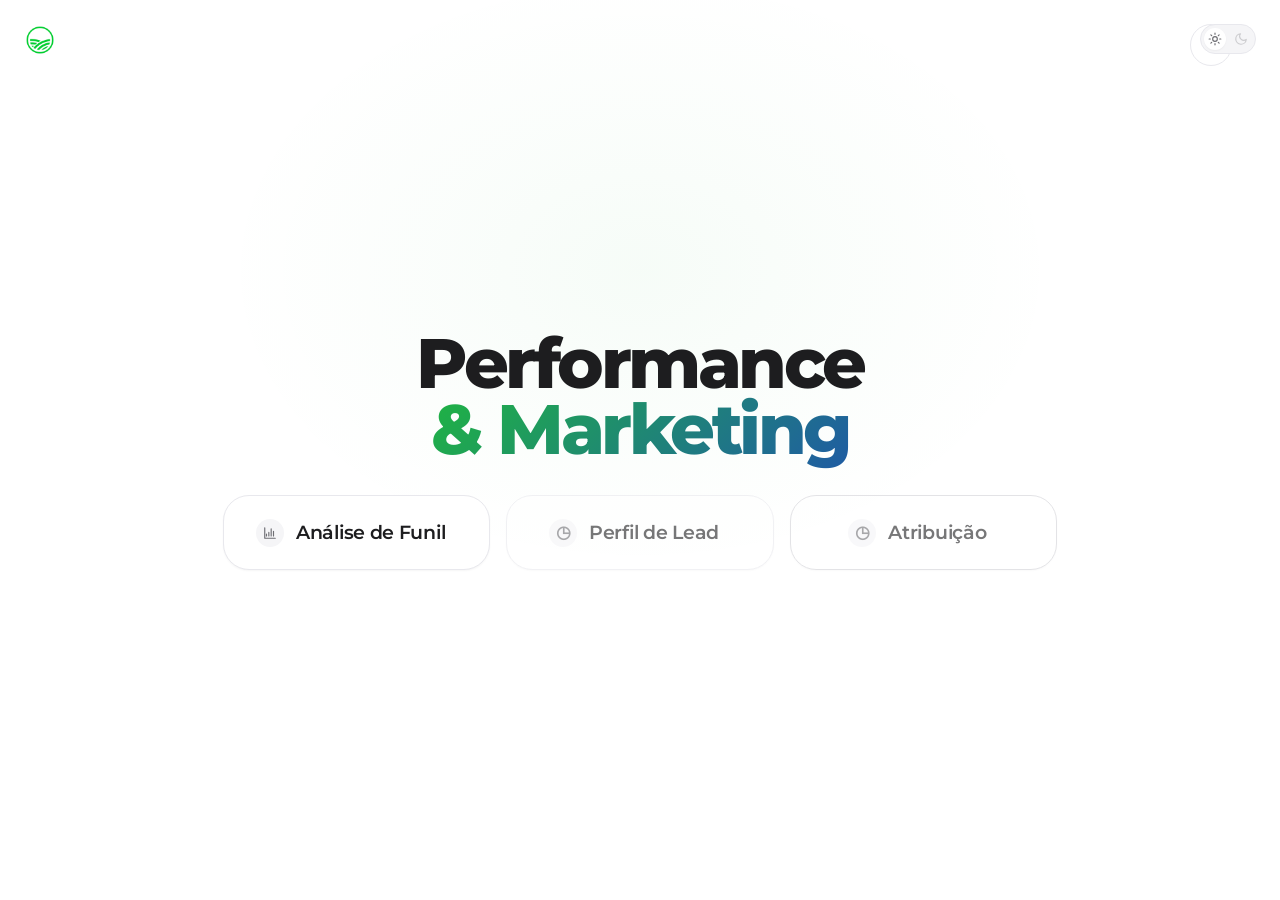
==== hub/area-mkt.html @ 113a397a "feat: setup inicial HUB Inteligencia + fluxo 1-click - Pipeline pandas processa 4 bases (Atividades," ====
<!doctype html>
<html lang="pt-BR">
<head>
  <meta charset="utf-8" />
  <meta name="viewport" content="width=device-width, initial-scale=1" />
  <title>Performance &amp; MKT · Agroadvance</title>
  <link rel="stylesheet" href="assets/css/theme.css" />
</head>
<body>

<main class="area-page">

  <a class="home-mark brand-logo" href="index.html" aria-label="Agroadvance">
    <img src="assets/img/LogoAgro.png" alt="Agroadvance" class="brand-logo-img" />
  </a>

  <a class="area-back" href="index.html" aria-label="Voltar">
    <svg width="18" height="18" viewBox="0 0 24 24" fill="none" stroke="currentColor" stroke-width="2" stroke-linecap="round" stroke-linejoin="round"><path d="M19 12H5M12 19l-7-7 7-7"/></svg>
  </a>

  <div class="home-toggle">
    <button class="theme-toggle" id="themeToggle" aria-label="Alternar tema">
      <svg class="tt-sun" viewBox="0 0 24 24" fill="none" stroke="currentColor" stroke-width="2" stroke-linecap="round" stroke-linejoin="round"><circle cx="12" cy="12" r="4"/><path d="M12 2v2M12 20v2M4.93 4.93l1.41 1.41M17.66 17.66l1.41 1.41M2 12h2M20 12h2M4.93 19.07l1.41-1.41M17.66 6.34l1.41-1.41"/></svg>
      <svg class="tt-moon" viewBox="0 0 24 24" fill="none" stroke="currentColor" stroke-width="2" stroke-linecap="round" stroke-linejoin="round" class="hidden"><path d="M21 12.79A9 9 0 1 1 11.21 3 7 7 0 0 0 21 12.79z"/></svg>
    </button>
  </div>

  <div class="area-inner">

    <h1 class="area-title">Performance<br/><em>&amp; Marketing</em></h1>

    <div class="paineis-grid-clean">

      <a class="btn-liquid btn-clean brand fade-up" style="animation-delay: 60ms;" href="performance-mkt.html">
        <span class="btn-icon">
          <svg width="14" height="14" viewBox="0 0 24 24" fill="none" stroke="currentColor" stroke-width="2" stroke-linecap="round" stroke-linejoin="round"><path d="M3 3v18h18"/><path d="M18 17V9M14 17V5M10 17v-6M6 17v-3"/></svg>
        </span>
        <span class="btn-label-center">Análise de Funil</span>
        <span class="btn-arrow">
          <svg width="16" height="16" viewBox="0 0 24 24" fill="none" stroke="currentColor" stroke-width="2.5" stroke-linecap="round" stroke-linejoin="round"><path d="M5 12h14M13 5l7 7-7 7"/></svg>
        </span>
      </a>

      <a class="btn-liquid btn-clean accent locked fade-up" style="animation-delay: 140ms;" href="#" onclick="return false;">
        <span class="btn-icon"></span>
        <span class="btn-label-center">Perfil de Lead</span>
        <span class="btn-arrow">
          <svg width="16" height="16" viewBox="0 0 24 24" fill="none" stroke="currentColor" stroke-width="2.5" stroke-linecap="round" stroke-linejoin="round"><path d="M5 12h14M13 5l7 7-7 7"/></svg>
        </span>
      </a>

      <a class="btn-liquid btn-clean locked fade-up" style="animation-delay: 220ms;" href="#" onclick="return false;">
        <span class="btn-icon"></span>
        <span class="btn-label-center">Atribuição</span>
        <span class="btn-arrow">
          <svg width="16" height="16" viewBox="0 0 24 24" fill="none" stroke="currentColor" stroke-width="2.5" stroke-linecap="round" stroke-linejoin="round"><path d="M5 12h14M13 5l7 7-7 7"/></svg>
        </span>
      </a>

    </div>
  </div>

</main>

<script>
  (function() {
    const saved = localStorage.getItem('hub-theme') || 'light';
    document.documentElement.dataset.theme = saved;
    document.getElementById('themeToggle').addEventListener('click', () => {
      const next = document.documentElement.dataset.theme === 'dark' ? 'light' : 'dark';
      document.documentElement.dataset.theme = next;
      localStorage.setItem('hub-theme', next);
    });
  })();
</script>

</body>
</html>
---- hub/assets/css/theme.css ----
/* ============================================================
   HUB AGROADVANCE — Design System "ATLAS · APPLE-CLEAN"
   Montserrat · ultra-minimalista · liquid buttons · light/dark
   ============================================================ */

@import url('https://fonts.googleapis.com/css2?family=Montserrat:wght@300;400;500;600;700;800;900&family=JetBrains+Mono:wght@400;500;600&display=swap');

:root {
  /* ============= BRAND (paleta oficial Agroadvance) ============= */
  --brand-50:  #f1fbf4;
  --brand-100: #d8f4dd;
  --brand-300: #5edc7e;
  --brand-500: #1fb541;
  --brand-600: #18a039;
  --brand-700: #137f2e;
  --brand-900: #0a4519;

  --accent-100: #e0eafa;
  --accent-300: #6ca1df;
  --accent-500: #1f5ba4;
  --accent-700: #143a6b;
  --accent-900: #0b2138;
  --accent-950: #07172a;

  /* ============= NEUTROS Apple-clean ============= */
  --gray-50:  #fafafa;
  --gray-100: #f5f5f7;     /* Apple gray */
  --gray-200: #e8e8ed;
  --gray-300: #d2d2d7;
  --gray-400: #a1a1a6;
  --gray-500: #6e6e73;
  --gray-700: #424245;
  --gray-800: #1d1d1f;     /* Apple black */
  --gray-900: #000000;

  /* ============= Semântica ============= */
  --positive: #1fb541;
  --positive-soft: #f1fbf4;
  --negative: #d70015;
  --negative-soft: #fff2f2;
  --warn:     #b35309;
  --warn-soft: #fdf5e8;

  /* ============= TIPOGRAFIA ============= */
  --font-display: 'Montserrat', -apple-system, BlinkMacSystemFont, sans-serif;
  --font-body:    'Montserrat', -apple-system, BlinkMacSystemFont, sans-serif;
  --font-mono:    'JetBrains Mono', 'SF Mono', Menlo, monospace;

  --size-hero:    clamp(3.2rem, 8vw, 7rem);
  --size-display: clamp(1.9rem, 3.6vw, 2.8rem);
  --size-h1: 1.6rem;
  --size-h2: 1.18rem;
  --size-body: 0.95rem;
  --size-small: 0.86rem;
  --size-micro: 0.78rem;

  /* ============= ESPAÇOS ============= */
  --space-1: 4px;
  --space-2: 8px;
  --space-3: 12px;
  --space-4: 16px;
  --space-5: 24px;
  --space-6: 32px;
  --space-7: 48px;
  --space-8: 64px;
  --space-9: 96px;

  /* ============= RAIO ============= */
  --radius-sm: 6px;
  --radius:    10px;
  --radius-lg: 18px;
  --radius-xl: 26px;
  --radius-pill: 999px;

  /* ============= SOMBRAS (Apple-like) ============= */
  --shadow-nano:  0 1px 2px rgba(0, 0, 0, 0.04);
  --shadow-soft:  0 4px 16px rgba(0, 0, 0, 0.05);
  --shadow-lift:  0 20px 50px rgba(0, 0, 0, 0.08);
  --shadow-glow:  0 0 0 4px rgba(31, 181, 65, 0.15);

  /* ============= MOTION ============= */
  --ease-apple: cubic-bezier(0.32, 0.72, 0, 1);
  --ease-liquid: cubic-bezier(0.65, 0, 0.35, 1);
  --t-fast:    160ms;
  --t-base:    320ms;
  --t-slow:    560ms;

  /* ============= CONTEXTO (light) ============= */
  --bg:       #ffffff;
  --bg-soft:  var(--gray-50);
  --surface:  #ffffff;
  --surface-2: var(--gray-100);
  --surface-elev: #ffffff;
  --border:   var(--gray-200);
  --border-strong: var(--gray-300);
  --text:     var(--gray-800);
  --text-muted: var(--gray-500);
  --text-soft: var(--gray-400);

  /* Gráficos */
  --chart-1: #1fb541;
  --chart-2: #1f5ba4;
  --chart-3: #b35309;
  --chart-4: #0a4519;
  --chart-5: #6ca1df;
  --chart-grid: rgba(0, 0, 0, 0.05);

  --sidebar-w: 88px;
}

:root[data-theme="dark"] {
  --bg:       #000000;
  --bg-soft:  #0a0a0c;
  --surface:  #111114;
  --surface-2: #1a1a1f;
  --surface-elev: #1f1f24;
  --border:   #2a2a30;
  --border-strong: #3a3a40;
  --text:     #f5f5f7;
  --text-muted: #a1a1a6;
  --text-soft: #6e6e73;

  --gray-100: #1a1a1f;
  --gray-200: #2a2a30;

  --chart-grid: rgba(255, 255, 255, 0.05);
  --positive-soft: rgba(31, 181, 65, 0.12);
  --negative-soft: rgba(215, 0, 21, 0.14);
  --warn-soft: rgba(179, 83, 9, 0.14);

  --shadow-nano:  0 1px 2px rgba(0,0,0,0.4);
  --shadow-soft:  0 4px 16px rgba(0,0,0,0.5);
  --shadow-lift:  0 20px 50px rgba(0,0,0,0.7);
}

/* ============================================================ */
*, *::before, *::after { box-sizing: border-box; }
html, body { margin: 0; padding: 0; }
html {
  /* Base aumentada (16px → 18.5px) — escala +15.6% em tudo que usa rem */
  font-size: 18.5px;
}
body {
  font-family: var(--font-body);
  font-size: var(--size-body);
  background: var(--bg);
  color: var(--text);
  -webkit-font-smoothing: antialiased;
  -moz-osx-font-smoothing: grayscale;
  min-height: 100vh;
  line-height: 1.5;
  letter-spacing: -0.01em;
}
a { color: inherit; text-decoration: none; }
button { font: inherit; cursor: pointer; }
h1, h2, h3, h4 { margin: 0; font-weight: 700; line-height: 1.05; letter-spacing: -0.035em; }

@media (prefers-reduced-motion: reduce) {
  *, *::before, *::after { animation-duration: 0.01ms !important; transition-duration: 0.01ms !important; }
}

::selection { background: var(--brand-500); color: white; }

/* ============================================================
   TIPOGRAFIA — Utilitárias
   ============================================================ */
.t-hero {
  font-family: var(--font-display);
  font-size: var(--size-hero);
  font-weight: 800;
  letter-spacing: -0.06em;
  line-height: 0.88;
}
.t-display {
  font-family: var(--font-display);
  font-size: var(--size-display);
  font-weight: 700;
  letter-spacing: -0.035em;
  line-height: 1.05;
}
.t-mono { font-family: var(--font-mono); font-feature-settings: "tnum", "zero"; }
.t-num { font-family: var(--font-mono); font-variant-numeric: tabular-nums; font-feature-settings: "tnum"; letter-spacing: -0.01em; }
.t-kicker {
  font-family: var(--font-display);
  font-size: var(--size-micro);
  font-weight: 600;
  text-transform: uppercase;
  letter-spacing: 0.18em;
  color: var(--text-muted);
}

/* ============================================================
   HOME — Apple-clean ultra-minimalista
   ============================================================ */
.home {
  min-height: 100vh;
  display: grid;
  place-items: center;
  position: relative;
  overflow: hidden;
  padding: var(--space-7) var(--space-5);
  background: var(--bg);
}
.home::before {
  /* gradient ambient sutil — quase impercepível */
  content: '';
  position: absolute; inset: 0;
  background:
    radial-gradient(ellipse 800px 600px at 20% 20%, rgba(31, 181, 65, 0.05), transparent 60%),
    radial-gradient(ellipse 600px 800px at 80% 80%, rgba(31, 91, 164, 0.05), transparent 60%);
  pointer-events: none;
}
:root[data-theme="dark"] .home::before {
  background:
    radial-gradient(ellipse 800px 600px at 20% 20%, rgba(31, 181, 65, 0.08), transparent 60%),
    radial-gradient(ellipse 600px 800px at 80% 80%, rgba(31, 91, 164, 0.08), transparent 60%);
}

.home-toggle {
  position: absolute; top: var(--space-5); right: var(--space-5);
  z-index: 10;
}

.home-mark {
  position: absolute; top: var(--space-5); left: var(--space-5);
  display: flex; align-items: center; gap: 10px;
  font-family: var(--font-display); font-weight: 600;
  font-size: 0.95rem;
  letter-spacing: -0.01em;
  color: var(--text);
  z-index: 10;
  text-decoration: none;
  transition: opacity var(--t-base) var(--ease-apple);
}
.home-mark:hover { opacity: 0.7; }

/* Logo Agroadvance — PNG real (LogoAgro.png) */
.brand-logo-img {
  height: 32px;
  width: auto;
  display: block;
  object-fit: contain;
}
@media (max-width: 640px) { .brand-logo-img { height: 26px; } }
:root[data-theme="dark"] .brand-logo-img {
  filter: brightness(0) invert(1);   /* logo escuro vira claro no dark mode */
}

.home-inner {
  text-align: center;
  position: relative; z-index: 1;
  max-width: 720px;
  display: flex; flex-direction: column;
  align-items: center;
  gap: var(--space-7);
}
.home-inner-clean {
  gap: var(--space-6);
  margin-top: -8vh;          /* sobe levemente para não ficar com espaço vazio em cima */
}
@media (max-height: 700px) {
  .home-inner-clean { margin-top: 0; }
}

.home-eyebrow {
  font-family: var(--font-display);
  font-size: 0.78rem;
  font-weight: 600;
  text-transform: uppercase;
  letter-spacing: 0.22em;
  color: var(--text-muted);
  display: inline-flex; align-items: center; gap: var(--space-2);
}
.home-eyebrow::before, .home-eyebrow::after {
  content: ''; width: 24px; height: 1px; background: var(--border-strong);
}

.home-title {
  font-family: var(--font-display);
  font-size: var(--size-hero);
  font-weight: 800;
  letter-spacing: -0.06em;
  line-height: 0.88;
  color: var(--text);
}
.home-title em {
  font-style: normal;
  font-weight: 800;
  background: linear-gradient(135deg, var(--brand-500) 0%, var(--accent-500) 100%);
  -webkit-background-clip: text; background-clip: text;
  color: transparent;
}

.home-actions {
  display: flex; gap: var(--space-4);
  flex-wrap: wrap;
  justify-content: center;
}
@media (max-width: 640px) {
  .home-actions { flex-direction: column; width: 100%; max-width: 360px; }
}

.home-foot {
  position: absolute;
  bottom: var(--space-5); left: 0; right: 0;
  text-align: center;
  font-family: var(--font-display);
  font-size: 0.72rem;
  font-weight: 500;
  letter-spacing: 0.14em;
  text-transform: uppercase;
  color: var(--text-soft);
  z-index: 5;
}
.home-foot .pulse {
  display: inline-block; width: 6px; height: 6px;
  border-radius: 50%; background: var(--brand-500);
  margin-right: 6px;
  animation: pulse-soft 2.4s ease-in-out infinite;
}
@keyframes pulse-soft {
  0%, 100% { opacity: 0.6; transform: scale(1); }
  50% { opacity: 1; transform: scale(1.4); }
}

/* ============================================================
   BOTÕES LIQUID — premium Apple-clean
   ============================================================ */
.btn-liquid {
  --btn-bg: var(--surface);
  --btn-fg: var(--text);
  --btn-fill: var(--gray-800);
  --btn-fill-fg: white;
  --btn-border: var(--border-strong);

  position: relative;
  display: inline-flex;
  align-items: center; justify-content: center;
  gap: var(--space-3);
  padding: 22px 36px;
  min-width: 240px;
  background: var(--btn-bg);
  color: var(--btn-fg);
  border: 1px solid var(--btn-border);
  border-radius: var(--radius-xl);
  font-family: var(--font-display);
  font-weight: 600;
  font-size: 1.05rem;
  letter-spacing: -0.015em;
  overflow: hidden;
  cursor: pointer;
  transition: color var(--t-base) var(--ease-apple),
              border-color var(--t-base) var(--ease-apple),
              transform var(--t-base) var(--ease-apple),
              box-shadow var(--t-base) var(--ease-apple);
  box-shadow: var(--shadow-nano);
}
.btn-liquid::before {
  content: '';
  position: absolute;
  bottom: 0; left: 0;
  width: 100%; height: 0;
  background: var(--btn-fill);
  z-index: 0;
  transition: height var(--t-slow) var(--ease-liquid);
  border-radius: var(--radius-xl) var(--radius-xl) 0 0;
}
.btn-liquid > * { position: relative; z-index: 1; }
.btn-liquid:hover {
  color: var(--btn-fill-fg);
  border-color: var(--btn-fill);
  transform: translateY(-2px);
  box-shadow: var(--shadow-lift);
}
.btn-liquid:hover::before { height: 110%; }
.btn-liquid:active { transform: translateY(0); transition-duration: 100ms; }
.btn-liquid:focus-visible { outline: 0; box-shadow: 0 0 0 4px rgba(31, 181, 65, 0.25); }

.btn-liquid .btn-icon {
  display: inline-grid; place-items: center;
  width: 28px; height: 28px;
  border-radius: 50%;
  background: var(--surface-2);
  color: var(--text-muted);
  flex-shrink: 0;
  transition: background var(--t-base) var(--ease-apple),
              color var(--t-base) var(--ease-apple);
}
.btn-liquid:hover .btn-icon {
  background: rgba(255,255,255,0.15);
  color: var(--btn-fill-fg);
}

.btn-liquid .btn-label { display: inline-flex; flex-direction: column; align-items: flex-start; }
.btn-liquid .btn-label small {
  font-size: 0.62rem;
  font-weight: 600;
  letter-spacing: 0.18em;
  text-transform: uppercase;
  color: var(--text-muted);
  margin-bottom: 2px;
  transition: color var(--t-base) var(--ease-apple);
}
.btn-liquid:hover .btn-label small { color: rgba(255,255,255,0.7); }

/* Botão limpo: texto centralizado em uma linha só (sem kicker "ÁREA 01") */
.btn-liquid.btn-clean {
  justify-content: center;
  padding: 22px 32px;
  white-space: nowrap;            /* impede quebra do conteúdo no hover */
}
.btn-liquid.btn-clean .btn-icon { order: 0; flex-shrink: 0; }
.btn-liquid.btn-clean .btn-label-center {
  font-family: var(--font-display);
  font-weight: 600;
  font-size: 1.05rem;
  letter-spacing: -0.015em;
  color: inherit;
  text-align: center;
  order: 1;
  white-space: nowrap;            /* nunca quebra em duas linhas */
  flex-shrink: 0;
}
.btn-liquid.btn-clean .btn-arrow { order: 2; flex-shrink: 0; }

.btn-liquid .btn-arrow {
  display: inline-flex;
  align-items: center; justify-content: flex-end;
  width: 0; opacity: 0;
  margin-left: 0;
  transition: width var(--t-base) var(--ease-apple),
              opacity var(--t-base) var(--ease-apple),
              margin-left var(--t-base) var(--ease-apple);
  overflow: hidden;
}
.btn-liquid:hover .btn-arrow {
  width: 22px; opacity: 1; margin-left: var(--space-2);
}

/* Variantes */
.btn-liquid.brand { --btn-fill: var(--brand-600); --btn-border: var(--border); }
.btn-liquid.brand:hover { border-color: var(--brand-600); }
.btn-liquid.accent { --btn-fill: var(--accent-500); --btn-border: var(--border); }
.btn-liquid.accent:hover { border-color: var(--accent-500); }
.btn-liquid.dark { --btn-fill: var(--gray-800); }
:root[data-theme="dark"] .btn-liquid.dark { --btn-fill: var(--gray-100); --btn-fill-fg: var(--gray-900); }

.btn-liquid.locked {
  cursor: not-allowed; opacity: 0.6;
  pointer-events: none;
}
.btn-liquid.locked .btn-icon::after {
  content: '◷';
  font-size: 0.9rem;
}

/* ============================================================
   TOGGLE TEMA — switch elegante
   ============================================================ */
.theme-toggle {
  width: 56px; height: 30px;
  background: var(--surface-2);
  border: 1px solid var(--border);
  border-radius: var(--radius-pill);
  position: relative;
  cursor: pointer;
  transition: background var(--t-base) var(--ease-apple),
              border-color var(--t-base) var(--ease-apple);
  padding: 0;
}
.theme-toggle::before {
  content: '';
  position: absolute;
  top: 3px; left: 3px;
  width: 22px; height: 22px;
  border-radius: 50%;
  background: var(--surface);
  box-shadow: var(--shadow-nano);
  transition: transform var(--t-base) var(--ease-apple),
              background var(--t-base) var(--ease-apple);
}
:root[data-theme="dark"] .theme-toggle::before { transform: translateX(26px); }
.theme-toggle svg {
  position: absolute;
  top: 50%; transform: translateY(-50%);
  width: 14px; height: 14px;
  color: var(--text-muted);
  transition: opacity var(--t-base);
}
.theme-toggle .tt-sun { left: 7px; opacity: 1; }
.theme-toggle .tt-moon { right: 7px; opacity: 0.3; }
:root[data-theme="dark"] .theme-toggle .tt-sun { opacity: 0.3; }
:root[data-theme="dark"] .theme-toggle .tt-moon { opacity: 1; }
.theme-toggle:hover { border-color: var(--border-strong); }
.theme-toggle:focus-visible { outline: 0; box-shadow: 0 0 0 4px rgba(31, 181, 65, 0.25); }

/* ============================================================
   ÁREA — Lista de painéis
   ============================================================ */
.area-page {
  min-height: 100vh;
  display: grid; place-items: center;
  position: relative;
  padding: var(--space-7) var(--space-5);
  background: var(--bg);
  overflow: hidden;
}
.area-page::before {
  content: '';
  position: absolute; inset: 0;
  background: radial-gradient(ellipse 700px 500px at 50% 30%, rgba(31, 181, 65, 0.04), transparent 60%);
  pointer-events: none;
}
:root[data-theme="dark"] .area-page::before {
  background: radial-gradient(ellipse 700px 500px at 50% 30%, rgba(31, 181, 65, 0.07), transparent 60%);
}

.area-inner {
  position: relative; z-index: 1;
  text-align: center;
  max-width: 880px;
  display: flex; flex-direction: column;
  align-items: center;
  gap: var(--space-6);
}

.area-back {
  position: absolute;
  top: var(--space-5); right: var(--space-7);
  width: 42px; height: 42px;
  display: grid; place-items: center;
  border-radius: 50%;
  background: var(--surface);
  border: 1px solid var(--border);
  color: var(--text-muted);
  transition: all var(--t-base) var(--ease-apple);
  z-index: 10;
}
.area-back:hover {
  color: var(--text);
  border-color: var(--border-strong);
  transform: translateX(-3px);
}

.area-eyebrow {
  font-family: var(--font-display);
  font-size: 0.74rem;
  font-weight: 600;
  text-transform: uppercase;
  letter-spacing: 0.22em;
  color: var(--text-muted);
}

.area-title {
  font-family: var(--font-display);
  font-size: clamp(2.5rem, 5.5vw, 4.2rem);
  font-weight: 800;
  letter-spacing: -0.05em;
  line-height: 0.95;
}
.area-title em {
  font-style: normal;
  background: linear-gradient(135deg, var(--brand-500), var(--accent-500));
  -webkit-background-clip: text; background-clip: text; color: transparent;
}

.paineis-grid-clean {
  display: grid;
  grid-template-columns: repeat(auto-fit, minmax(220px, 1fr));
  gap: var(--space-4);
  width: 100%; max-width: 880px;
}
/* Viewport médio: 2 colunas pra evitar 3×260 estourando ~800px */
@media (max-width: 900px) {
  .paineis-grid-clean { grid-template-columns: repeat(auto-fit, minmax(200px, 1fr)); }
}
@media (max-width: 560px) {
  .paineis-grid-clean { grid-template-columns: 1fr; }
}

/* ============================================================
   APP LAYOUT (painel)
   ============================================================ */
.app-layout { min-height: 100vh; display: flex; }

.sidebar {
  width: var(--sidebar-w);
  flex-shrink: 0;
  background: var(--surface);
  border-right: 1px solid var(--border);
  display: flex; flex-direction: column;
  align-items: center;
  padding: var(--space-5) 0;
  gap: var(--space-2);
  position: sticky; top: 0; height: 100vh;
}
.sb-brand {
  width: 56px; height: 56px;
  display: grid; place-items: center;
  margin-bottom: var(--space-5);
  border-radius: 12px;
  position: relative;
  cursor: pointer;
  transition: transform var(--t-base) var(--ease-apple), background var(--t-base);
  overflow: hidden;
  padding: 6px;
}
.sb-brand:hover {
  transform: scale(1.06);
  background: var(--surface-2);
}
/* Sidebar — logo Agroadvance (substitui o círculo antigo). Clicando volta ao HUB. */
.sb-brand-img {
  width: 100%; height: auto;
  max-height: 100%;
  object-fit: contain;
  display: block;
}
:root[data-theme="dark"] .sb-brand-img { filter: brightness(0) invert(1); }

.sb-btn {
  width: 44px; height: 44px;
  border-radius: var(--radius);
  border: 0; background: transparent;
  color: var(--text-muted);
  display: grid; place-items: center;
  cursor: pointer; position: relative;
  transition: all var(--t-fast) var(--ease-apple);
}
.sb-btn:hover { background: var(--surface-2); color: var(--text); }
.sb-btn.active { background: var(--text); color: var(--bg); }

.sb-tooltip {
  position: absolute; left: calc(100% + 12px); top: 50%;
  transform: translateY(-50%) translateX(-4px);
  background: var(--text); color: var(--bg);
  font-family: var(--font-display); font-size: 0.7rem;
  font-weight: 600; letter-spacing: 0.04em;
  padding: 5px 10px; border-radius: 6px;
  white-space: nowrap; pointer-events: none;
  opacity: 0; transition: all var(--t-base) var(--ease-apple);
  z-index: 100;
}
.sb-btn:hover .sb-tooltip { opacity: 1; transform: translateY(-50%) translateX(0); }
.sb-spacer { flex: 1; }

.app-main {
  flex: 1; min-width: 0;
  padding: var(--space-6) var(--space-6) var(--space-8);
}
@media (max-width: 720px) {
  .sidebar { width: 60px; }
  .app-main { padding: var(--space-4); }
}

/* ============================================================
   APP HEADER
   ============================================================ */
.app-top {
  display: grid;
  grid-template-columns: 1fr auto;
  gap: var(--space-5);
  align-items: end;
  padding-bottom: var(--space-5);
  border-bottom: 1px solid var(--border);
  margin-bottom: var(--space-6);
}
.app-top-left {
  display: flex;
  align-items: center;
  gap: var(--space-5);
  min-width: 0;
}
.app-logo {
  display: flex;
  align-items: center;
  justify-content: center;
  padding: 8px 14px;
  border-right: 1px solid var(--border);
  padding-right: var(--space-5);
  transition: opacity var(--t-base) var(--ease-apple);
  flex-shrink: 0;
}
.app-logo:hover { opacity: 0.65; }
.app-logo img {
  height: 32px;
  width: auto;
  display: block;
  object-fit: contain;
}
:root[data-theme="dark"] .app-logo img { filter: brightness(0) invert(1); }
@media (max-width: 720px) {
  .app-top-left { gap: var(--space-3); }
  .app-logo { padding: 4px 12px 4px 0; }
  .app-logo img { height: 26px; }
}
.app-top h1 {
  font-family: var(--font-display);
  font-size: clamp(1.7rem, 3vw, 2.2rem);
  font-weight: 700;
  letter-spacing: -0.035em;
  margin-top: 4px;
}
.app-top .crumb-line {
  display: flex; align-items: center; gap: var(--space-2);
  font-family: var(--font-display);
  font-size: 0.7rem;
  font-weight: 600;
  letter-spacing: 0.16em;
  text-transform: uppercase;
  color: var(--text-soft);
}
.app-top .crumb-sep { color: var(--text-soft); opacity: 0.5; }
.app-top .crumb-active { color: var(--text-muted); }

.app-edition {
  text-align: right;
  font-family: var(--font-display);
  font-size: 0.72rem;
  font-weight: 500;
  letter-spacing: 0.12em;
  text-transform: uppercase;
  color: var(--text-muted);
}
.ed-pulse {
  display: inline-block; width: 6px; height: 6px;
  border-radius: 50%; background: var(--brand-500);
  margin-right: 6px;
  animation: pulse-soft 2.4s ease-in-out infinite;
}

/* ============================================================
   TABS TOPO / FUNDO — centralizados, grandes, destaque verde
   ============================================================ */
.tabs-funnel {
  display: flex; justify-content: center; gap: var(--space-3);
  margin: var(--space-5) auto var(--space-6);
  flex-wrap: wrap;
}
.tab-funnel {
  position: relative;
  isolation: isolate;       /* cria contexto de empilhamento isolado */
  min-width: 180px;
  padding: 16px 36px;
  border: 1.5px solid var(--border);
  border-radius: var(--radius-pill);
  background: transparent;
  font-family: var(--font-display);
  font-weight: 700;
  font-size: 1rem;
  letter-spacing: 0.04em;
  text-transform: uppercase;
  color: var(--text-muted);
  cursor: pointer;
  overflow: hidden;
  transition: color var(--t-base) var(--ease-apple),
              border-color var(--t-base) var(--ease-apple),
              transform var(--t-base) var(--ease-apple);
}
.tab-funnel::before {
  content: '';
  position: absolute; inset: 0;
  background: linear-gradient(135deg, var(--brand-500), var(--brand-700));
  border-radius: var(--radius-pill);
  z-index: -1;              /* fica ATRÁS do texto */
  opacity: 0;
  transform: scale(0.92);
  transition: opacity var(--t-base) var(--ease-apple),
              transform var(--t-base) var(--ease-apple);
}
.tab-funnel:hover {
  color: var(--text);
  border-color: var(--brand-500);
}
.tab-funnel:hover::before { opacity: 0.10; transform: scale(1); }
.tab-funnel.active {
  color: white;
  border-color: var(--brand-600);
  box-shadow: 0 8px 22px rgba(31, 181, 65, 0.28);
}
.tab-funnel.active::before { opacity: 1; transform: scale(1); }
.tab-funnel:focus-visible { outline: 0; box-shadow: 0 0 0 4px rgba(31, 181, 65, 0.25); }

/* ============================================================
   FILTROS
   ============================================================ */
.filter-bar {
  display: flex; flex-wrap: wrap;
  align-items: center; gap: var(--space-3);
  padding: var(--space-3) var(--space-4);
  background: var(--surface-2);
  border-radius: var(--radius);
  margin-bottom: var(--space-5);
}
.filter-bar .fb-label {
  font-family: var(--font-display);
  font-size: 0.7rem;
  font-weight: 700;
  letter-spacing: 0.18em;
  text-transform: uppercase;
  color: var(--text-muted);
  margin-right: 6px;
}
.filter-bar select {
  font-family: var(--font-mono);
  font-size: 0.82rem;
  font-weight: 500;
  background: var(--surface);
  border: 1px solid var(--border);
  border-radius: var(--radius-sm);
  padding: 6px 28px 6px 10px;
  color: var(--text);
  cursor: pointer; outline: none;
  appearance: none;
  background-image: url("data:image/svg+xml;charset=utf-8,%3Csvg xmlns='http://www.w3.org/2000/svg' width='12' height='12' viewBox='0 0 24 24' fill='none' stroke='%236e6e73' stroke-width='2.5' stroke-linecap='round' stroke-linejoin='round'%3E%3Cpolyline points='6 9 12 15 18 9'/%3E%3C/svg%3E");
  background-repeat: no-repeat; background-position: right 8px center;
  transition: border-color var(--t-base);
}
.filter-bar select:hover { border-color: var(--border-strong); }

.preset {
  font-family: var(--font-display);
  font-size: 0.72rem;
  font-weight: 600;
  letter-spacing: 0.1em;
  text-transform: uppercase;
  background: var(--surface);
  border: 1px solid var(--border);
  border-radius: var(--radius-sm);
  padding: 6px 12px;
  color: var(--text-muted);
  transition: all var(--t-base) var(--ease-apple);
}
.preset:hover { color: var(--text); border-color: var(--border-strong); }
.preset.active { background: var(--text); color: var(--bg); border-color: var(--text); }

.btn-clear {
  margin-left: auto;
  background: transparent;
  border: 1px solid var(--border);
  border-radius: var(--radius-sm);
  padding: 6px 12px;
  font-family: var(--font-display);
  font-size: 0.72rem;
  font-weight: 600;
  letter-spacing: 0.1em;
  text-transform: uppercase;
  color: var(--text-muted);
  display: inline-flex; align-items: center; gap: 6px;
  transition: all var(--t-base) var(--ease-apple);
}
.btn-clear:hover { color: var(--negative); border-color: var(--negative); }

/* ============================================================
   FILTRO TIPO DE CURSO — centralizado, segmentado
   ============================================================ */
.filter-type {
  display: flex; justify-content: center; align-items: center;
  gap: var(--space-3);
  margin: 0 auto var(--space-5);
  padding: var(--space-2) var(--space-3);
  max-width: 700px;
}
.filter-type .ft-label {
  font-family: var(--font-display);
  font-size: 0.7rem;
  font-weight: 700;
  letter-spacing: 0.18em;
  text-transform: uppercase;
  color: var(--text-muted);
}
.filter-type .ft-buttons {
  display: inline-flex;
  background: var(--surface-2);
  border: 1px solid var(--border);
  border-radius: var(--radius-pill);
  padding: 4px;
}
.filter-type .ft-btn {
  position: relative; isolation: isolate;
  font-family: var(--font-display);
  font-size: 0.82rem;
  font-weight: 600;
  letter-spacing: -0.005em;
  padding: 8px 18px;
  border: 0; background: transparent;
  color: var(--text-muted);
  border-radius: var(--radius-pill);
  cursor: pointer;
  overflow: hidden;
  transition: color var(--t-base) var(--ease-apple);
}
.filter-type .ft-btn::before {
  content: '';
  position: absolute; inset: 0;
  background: linear-gradient(135deg, var(--brand-500), var(--brand-700));
  border-radius: var(--radius-pill);
  z-index: -1;
  opacity: 0;
  transform: scale(0.92);
  transition: opacity var(--t-base) var(--ease-apple), transform var(--t-base) var(--ease-apple);
}
.filter-type .ft-btn:hover { color: var(--text); }
.filter-type .ft-btn.active {
  color: white;
  box-shadow: 0 4px 14px rgba(31, 181, 65, 0.25);
}
.filter-type .ft-btn.active::before { opacity: 1; transform: scale(1); }
.filter-type .ft-btn:focus-visible { outline: 0; box-shadow: 0 0 0 4px rgba(31, 181, 65, 0.2); }
@media (max-width: 560px) {
  .filter-type { flex-direction: column; gap: var(--space-2); }
}

/* ============================================================
   BANNERS
   ============================================================ */
.warn-banner {
  display: flex; align-items: center; gap: var(--space-3);
  padding: var(--space-3) var(--space-4);
  background: var(--warn-soft);
  border: 1px solid color-mix(in srgb, var(--warn) 30%, transparent);
  border-left: 3px solid var(--warn);
  border-radius: var(--radius);
  margin-bottom: var(--space-3);
  font-size: 0.86rem;
  font-weight: 500;
}
.warn-banner strong { color: var(--warn); font-weight: 700; margin-right: 4px; }

.selection-banner {
  display: flex; align-items: center; gap: var(--space-3);
  padding: var(--space-3) var(--space-4);
  background: var(--surface);
  border: 1px solid var(--border);
  border-left: 3px solid var(--brand-500);
  border-radius: var(--radius);
  margin-bottom: var(--space-4);
  font-size: 0.88rem;
  font-weight: 500;
  min-width: 0;                /* permite encolher dentro do main */
}
.selection-banner .sb-tag {
  font-family: var(--font-display);
  font-size: 0.68rem;
  font-weight: 700;
  letter-spacing: 0.16em;
  text-transform: uppercase;
  color: var(--text-muted);
  flex-shrink: 0;
}
.selection-banner .sb-val {
  color: var(--text);
  font-weight: 600;
  /* Trunca nomes longos de campanha/criativo preservando o botão Limpar */
  min-width: 0;
  flex: 1 1 auto;
  overflow: hidden;
  text-overflow: ellipsis;
  white-space: nowrap;
}
.selection-banner .sb-type { color: var(--text-soft); flex-shrink: 0; }
.selection-banner .sb-clear {
  margin-left: auto;
  flex-shrink: 0;              /* nunca corta o botão Limpar */
  background: transparent;
  border: 1px solid var(--border);
  border-radius: var(--radius-sm);
  padding: 4px 12px;
  font-family: var(--font-display);
  font-size: 0.7rem;
  font-weight: 600;
  letter-spacing: 0.1em;
  text-transform: uppercase;
  color: var(--text-muted);
}
.selection-banner .sb-clear:hover { color: var(--negative); border-color: var(--negative); }

/* ============================================================
   SEÇÃO
   ============================================================ */
.section {
  margin-top: var(--space-7);
  margin-bottom: var(--space-4);
}
.section:first-of-type { margin-top: 0; }
.section-head {
  display: flex; align-items: baseline; justify-content: space-between;
  gap: var(--space-4);
  margin-bottom: var(--space-4);
}
.section-head .sec-left {
  display: flex; align-items: baseline; gap: var(--space-3);
}
.section-head .sec-num {
  font-family: var(--font-display);
  font-size: 0.7rem;
  font-weight: 700;
  letter-spacing: 0.18em;
  text-transform: uppercase;
  color: var(--text-soft);
}
.section-head h2 {
  font-family: var(--font-display);
  font-size: 1.2rem;
  font-weight: 700;
  letter-spacing: -0.02em;
}
.section-head .sec-hint {
  font-family: var(--font-display);
  font-size: 0.7rem;
  font-weight: 500;
  letter-spacing: 0.1em;
  text-transform: uppercase;
  color: var(--text-soft);
}

/* ============================================================
   KPI grid Apple-clean — 2 Heros à esquerda + grid 4x2 à direita
   ============================================================ */
.kpi-grid {
  display: grid;
  grid-template-columns: 0.8fr 1.3fr;   /* heros menor, secundários maior */
  gap: var(--space-3);
}
.kpi-heroes {
  display: grid;
  grid-template-columns: 1fr 1fr;
  grid-template-rows: 1fr 1fr;
  gap: var(--space-3);
}
.kpi-secondary {
  display: grid;
  grid-template-columns: repeat(4, 1fr);
  grid-template-rows: repeat(2, 1fr);
  gap: var(--space-3);
}
@media (max-width: 1280px) {
  .kpi-grid { grid-template-columns: 1fr; }
  .kpi-secondary { grid-template-columns: repeat(4, 1fr); }
}
@media (max-width: 900px) {
  .kpi-heroes { grid-template-columns: 1fr 1fr; }
  .kpi-secondary { grid-template-columns: repeat(2, 1fr); grid-template-rows: auto; }
}
@media (max-width: 560px) {
  .kpi-heroes { grid-template-columns: 1fr; grid-template-rows: auto; }
  .kpi-secondary { grid-template-columns: 1fr; grid-template-rows: auto; }
}
.kpi-cell {
  background: var(--surface);
  border: 1px solid var(--border);
  border-radius: var(--radius-lg);
  padding: var(--space-4);
  display: flex; flex-direction: column;
  gap: 6px;
  min-width: 0;             /* permite encolher dentro do grid */
  transition: border-color var(--t-base);
  overflow: hidden;
}
.kpi-cell:hover { border-color: var(--border-strong); }
.kpi-cell .kpi-label {
  font-family: var(--font-display);
  font-size: 0.72rem;
  font-weight: 600;
  letter-spacing: 0.14em;
  text-transform: uppercase;
  color: var(--text-muted);
  display: flex; align-items: center; gap: 6px;
}
.kpi-cell .kpi-label .kpi-tag {
  font-size: 0.6rem;
  padding: 2px 6px;
  border-radius: 4px;
  background: var(--surface-2);
  letter-spacing: 0.08em;
  color: var(--text-muted);
}
.kpi-cell .kpi-value {
  font-family: var(--font-display);
  font-size: clamp(0.95rem, 1.3vw, 1.3rem);
  font-weight: 700;
  letter-spacing: -0.025em;
  line-height: 1.1;
  color: var(--text);
  white-space: nowrap;
  overflow: hidden;
  text-overflow: ellipsis;
  width: 100%;
  display: block;
}
.kpi-cell .kpi-value.t-num {
  font-family: var(--font-mono);
  font-weight: 600;
  font-size: clamp(0.88rem, 1.2vw, 1.15rem);
  white-space: nowrap;
  letter-spacing: -0.015em;
}
.kpi-cell .kpi-value .kpi-unit {
  font-family: var(--font-mono);
  font-size: 0.75rem;
  color: var(--text-muted);
  font-weight: 500;
  margin-right: 3px;
}
/* Sub-text (texto descritivo) — sempre na parte inferior, alinhamento original */
.kpi-cell .kpi-sub {
  font-family: var(--font-display);
  font-size: 0.74rem;
  font-weight: 500;
  color: var(--text-soft);
  letter-spacing: 0.02em;
  margin-top: auto;
}

/* Wrapper dos badges MoM + YoY — CENTRALIZADO, levemente afastado do valor */
.kpi-cmp {
  display: flex;
  justify-content: center;
  align-items: center;
  gap: 14px;                  /* afastamento horizontal entre as badges */
  margin-top: 14px;           /* afastamento vertical abaixo do valor */
  flex-wrap: wrap;
}
.kpi-cmp .kpi-yoy { margin-left: 0; }       /* reset do margin antigo */

.kpi-cell.hero {
  background: var(--text);
  border-color: transparent;
  padding: var(--space-4);
  display: flex; flex-direction: column;
  align-items: center;        /* centraliza conteúdo do hero */
  text-align: center;
  gap: 4px;
  min-height: 130px;
  position: relative;
  overflow: hidden;
}
.kpi-cell.hero .kpi-label { justify-content: center; }
.kpi-cell.hero .kpi-value {
  font-size: clamp(1.5rem, 2.2vw, 2rem);
  letter-spacing: -0.04em;
  margin-top: var(--space-1);
  white-space: nowrap;
  overflow: hidden;
  text-overflow: ellipsis;
  text-align: center;
}
.kpi-cell.hero::after {
  content: '';
  position: absolute;
  right: -40px; bottom: -40px;
  width: 180px; height: 180px;
  border-radius: 50%;
  background: radial-gradient(circle, rgba(255,255,255,0.08) 0%, transparent 70%);
  pointer-events: none;
}
:root[data-theme="dark"] .kpi-cell.hero {
  background: linear-gradient(135deg, var(--brand-700), var(--brand-900));
}
.kpi-cell.hero.topo { background: linear-gradient(135deg, var(--accent-500), var(--accent-900)); }
.kpi-cell.hero.fundo { background: linear-gradient(135deg, var(--brand-600), var(--brand-900)); }
.kpi-cell.hero .kpi-label,
.kpi-cell.hero .kpi-sub { color: rgba(255,255,255,0.7); }
.kpi-cell.hero .kpi-label .kpi-tag { background: rgba(255,255,255,0.12); color: rgba(255,255,255,0.85); }
.kpi-cell.hero .kpi-value { color: white; }
.kpi-cell.hero .kpi-value .kpi-unit { color: rgba(255,255,255,0.7); }

.kpi-cell.featured-positive { background: var(--positive-soft); border-color: color-mix(in srgb, var(--positive) 25%, transparent); }
.kpi-cell.featured-positive .kpi-value { color: var(--positive); }
.kpi-cell.featured-accent { background: var(--accent-100); border-color: color-mix(in srgb, var(--accent-500) 25%, transparent); }
.kpi-cell.featured-accent .kpi-value { color: var(--accent-500); }
:root[data-theme="dark"] .kpi-cell.featured-accent .kpi-value { color: var(--accent-300); }

/* Hero card — taxas (L→MQL · MQL→Reu) — usa o mesmo grid 2-col do .kpi-sub */
.kpi-cell.hero .kpi-sub .hero-rate-group { display: inline-flex; align-items: center; gap: 6px; flex-wrap: wrap; }
.hero-rate { white-space: nowrap; }
.hero-rate b { color: rgba(255,255,255,0.95); font-weight: 700; }
.hero-rate-sep { color: rgba(255,255,255,0.35); padding: 0 2px; }

/* ============================================================
   HEALTH WIDGET — Saúde do funil (flutuante)
   ============================================================ */
.health-widget {
  position: fixed;
  right: 24px;
  bottom: 24px;
  z-index: 200;
  display: flex; flex-direction: column; align-items: flex-end;
  gap: var(--space-2);
  font-family: var(--font-display);
  pointer-events: none;
}
.health-widget > * { pointer-events: auto; }

.health-widget .hw-toggle {
  width: 64px; height: 64px;
  border-radius: 50%;
  border: 0; padding: 0;
  background: var(--surface);
  box-shadow: var(--shadow-lift);
  cursor: pointer;
  display: grid; place-items: center;
  transition: transform var(--t-base) var(--ease-apple);
  position: relative;
  overflow: visible;
}
.health-widget .hw-toggle:hover { transform: scale(1.06); }
.health-widget .hw-toggle::before {
  content: '';
  position: absolute;
  inset: -4px;
  border-radius: 50%;
  background: currentColor;
  opacity: 0.18;
  z-index: -1;
  filter: blur(8px);
}

.health-widget .health-face {
  width: 44px; height: 44px;
  color: var(--text);
  transition: color var(--t-base);
}
.health-widget .health-face .face-bg {
  fill: var(--surface-2);
  transition: fill var(--t-base);
}

/* Estados de cor por nível */
.health-widget[data-level="bad"]   { color: var(--negative); }
.health-widget[data-level="warn"]  { color: #c87a09; }   /* âmbar */
.health-widget[data-level="good"]  { color: var(--brand-600); }
.health-widget[data-level="great"] { color: var(--brand-700); }

.health-widget[data-level="bad"]   .health-face { color: var(--negative); }
.health-widget[data-level="bad"]   .face-bg     { fill: var(--negative-soft); }
.health-widget[data-level="warn"]  .health-face { color: #c87a09; }
.health-widget[data-level="warn"]  .face-bg     { fill: #fdf3e0; }
.health-widget[data-level="good"]  .health-face { color: var(--brand-600); }
.health-widget[data-level="good"]  .face-bg     { fill: var(--brand-50); }
.health-widget[data-level="great"] .health-face { color: var(--brand-700); }
.health-widget[data-level="great"] .face-bg     { fill: var(--brand-100); }

:root[data-theme="dark"] .health-widget[data-level="warn"] .face-bg { fill: rgba(200, 122, 9, 0.18); }
:root[data-theme="dark"] .health-widget[data-level="good"] .face-bg { fill: rgba(31, 181, 65, 0.18); }
:root[data-theme="dark"] .health-widget[data-level="great"] .face-bg { fill: rgba(31, 181, 65, 0.25); }
:root[data-theme="dark"] .health-widget[data-level="bad"] .face-bg { fill: rgba(215, 0, 21, 0.18); }

/* Painel expansível com breakdown */
.health-widget .hw-panel {
  background: var(--surface);
  border: 1px solid var(--border);
  border-radius: var(--radius-lg);
  box-shadow: var(--shadow-lift);
  padding: var(--space-4);
  width: 260px;
  display: none;
  animation: hw-pop var(--t-base) var(--ease-apple);
}
.health-widget.open .hw-panel { display: block; }
@keyframes hw-pop {
  from { opacity: 0; transform: translateY(8px) scale(0.96); }
  to   { opacity: 1; transform: translateY(0) scale(1); }
}

.health-widget .hw-head {
  display: flex; justify-content: space-between; align-items: baseline;
  margin-bottom: var(--space-2);
}
.health-widget .hw-kicker {
  font-size: 0.66rem; font-weight: 700;
  letter-spacing: 0.18em; text-transform: uppercase;
  color: var(--text-muted);
}
.health-widget .hw-label {
  font-size: 0.86rem; font-weight: 700; color: currentColor;
}
.health-widget .hw-score {
  font-family: var(--font-display);
  font-weight: 800; letter-spacing: -0.04em;
  margin-bottom: var(--space-3);
}
.health-widget .hw-num { font-size: 2.2rem; color: currentColor; }
.health-widget .hw-of  { font-size: 0.9rem; color: var(--text-muted); font-weight: 500; margin-left: 2px; }

.health-widget .hw-bars { display: flex; flex-direction: column; gap: 8px; }
.health-widget .hw-bar {
  display: grid; grid-template-columns: 72px 1fr 56px;
  gap: 8px; align-items: center;
  font-size: 0.74rem;
}
.health-widget .hw-bar-label {
  font-family: var(--font-display); font-weight: 600;
  color: var(--text-muted); white-space: nowrap;
  font-size: 0.7rem; letter-spacing: 0.04em; text-transform: uppercase;
}
.health-widget .hw-bar-track {
  height: 5px; background: var(--surface-2);
  border-radius: 999px; overflow: hidden;
}
.health-widget .hw-bar-track > span {
  display: block; height: 100%; border-radius: 999px;
  background: currentColor;
  transition: width var(--t-slow) var(--ease-apple);
}
.health-widget .hw-bar-val {
  font-family: var(--font-mono); font-weight: 600;
  text-align: right; color: var(--text);
  font-size: 0.72rem;
}

@media (max-width: 720px) {
  .health-widget { right: 12px; bottom: 12px; }
  .health-widget .hw-toggle { width: 52px; height: 52px; }
  .health-widget .health-face { width: 34px; height: 34px; }
  .health-widget .hw-panel { width: 220px; padding: var(--space-3); }
}

/* Badge MoM/YoY — sutil dentro da sublabel */
.kpi-yoy {
  display: inline-flex; align-items: center;
  font-family: var(--font-mono);
  font-size: 0.58rem;             /* reduzido ~1.5px (era 0.66rem) */
  font-weight: 600;
  letter-spacing: 0.02em;
  padding: 1px 6px;
  margin-left: 6px;
  border-radius: 999px;
  background: var(--surface-2);
  line-height: 1.4;
}
/* Espaçamento extra entre badges (MoM + YoY) */
.kpi-yoy + .kpi-yoy { margin-left: 4px; }
.kpi-yoy.up   { color: var(--positive); background: var(--positive-soft); }
.kpi-yoy.down { color: var(--negative); background: var(--negative-soft); }
.kpi-yoy.flat { color: var(--text-soft); background: var(--surface-2); }
.kpi-cell.hero .kpi-yoy { background: rgba(255,255,255,0.15); color: rgba(255,255,255,0.95); }
.kpi-cell.hero .kpi-yoy.up   { color: #b9f5c4; }
.kpi-cell.hero .kpi-yoy.down { color: #ffb9b9; }

/* Delta */
.delta-mark {
  display: inline-flex; align-items: center; gap: 3px;
  font-family: var(--font-mono);
  font-size: 0.72rem; font-weight: 600;
  padding: 2px 6px; border-radius: 3px;
  margin-left: 6px;
}
.delta-mark.up { color: var(--positive); background: var(--positive-soft); }
.delta-mark.down { color: var(--negative); background: var(--negative-soft); }
.delta-mark.flat { color: var(--text-muted); background: var(--surface-2); }

/* ============================================================
   CARDS / GRIDS genéricos
   ============================================================ */
.card {
  background: var(--surface);
  border: 1px solid var(--border);
  border-radius: var(--radius-lg);
  padding: var(--space-5);
}
.card-head {
  display: flex; justify-content: space-between; align-items: baseline;
  margin-bottom: var(--space-4);
  gap: var(--space-3);
  padding-bottom: var(--space-3);
  border-bottom: 1px solid var(--border);
}
.card-head h3 {
  font-family: var(--font-display);
  font-size: 1rem;
  font-weight: 700;
  letter-spacing: -0.015em;
}
.card-head .hint {
  font-family: var(--font-display);
  font-size: 0.7rem;
  font-weight: 500;
  letter-spacing: 0.1em;
  text-transform: uppercase;
  color: var(--text-soft);
}

.grid-2 { display: grid; grid-template-columns: 1.4fr 1fr; gap: var(--space-4); }
.grid-2x { display: grid; grid-template-columns: 1fr 1fr; gap: var(--space-4); }
@media (max-width: 960px) {
  .grid-2, .grid-2x { grid-template-columns: 1fr; }
}

/* ============================================================
   FUNIL VERTICAL real — trapézios empilhados, centralizados
   ============================================================ */
/* Grid funil + canais pagos lado a lado */
.grid-funil-canais {
  display: grid;
  grid-template-columns: 1.25fr 1fr;
  gap: var(--space-4);
  align-items: stretch;
}
@media (max-width: 1100px) {
  .grid-funil-canais { grid-template-columns: 1fr; }
}

.funnel-vert {
  display: flex; flex-direction: column;
  align-items: center;
  gap: var(--space-3);
  background: var(--surface);
  border: 1px solid var(--border);
  border-radius: var(--radius-lg);
  padding: var(--space-6) var(--space-5);
}

/* ============================================================
   CANAIS PAGOS — comparativo Meta · Google · LinkedIn
   ============================================================ */
.canais-pagos {
  display: flex; flex-direction: column;
  gap: var(--space-3);
  background: var(--surface);
  border: 1px solid var(--border);
  border-radius: var(--radius-lg);
  padding: var(--space-5);
  min-width: 0;
}
.canais-head {
  display: flex; justify-content: space-between; align-items: baseline;
  margin-bottom: var(--space-2);
  padding-bottom: var(--space-2);
  border-bottom: 1px solid var(--border);
}
.canais-head h3 {
  font-family: var(--font-display);
  font-size: 0.98rem; font-weight: 700;
  letter-spacing: -0.015em;
}
.canais-head .hint {
  font-family: var(--font-display);
  font-size: 0.68rem;
  font-weight: 500;
  letter-spacing: 0.12em;
  text-transform: uppercase;
  color: var(--text-soft);
}

.canal-card {
  display: grid;
  grid-template-columns: 28px 1fr;
  gap: var(--space-3);
  padding: var(--space-3);
  border: 1px solid var(--border);
  border-radius: var(--radius);
  background: var(--surface);
  transition: border-color var(--t-base);
}
.canal-card:hover { border-color: var(--border-strong); }

.canal-logo {
  width: 28px; height: 28px;
  display: grid; place-items: center;
  border-radius: 6px;
  background: var(--surface-2);
  padding: 4px;
}
.canal-logo img {
  width: 100%; height: 100%;
  object-fit: contain;
  display: block;
}

.canal-body {
  display: flex; flex-direction: column;
  gap: 6px;
  min-width: 0;
}
.canal-head-row {
  display: flex; justify-content: space-between; align-items: baseline;
  gap: var(--space-2);
}
.canal-nome {
  font-family: var(--font-display);
  font-size: 0.92rem;
  font-weight: 700;
  color: var(--text);
  letter-spacing: -0.01em;
}
.canal-pct {
  font-family: var(--font-mono);
  font-size: 0.78rem;
  font-weight: 600;
}
.canal-pct.good { color: var(--positive); }
.canal-pct.mid  { color: var(--warn); }
.canal-pct.bad  { color: var(--negative); }

.canal-metrics {
  display: grid;
  grid-template-columns: 1fr 1fr 1fr;
  gap: var(--space-2);
  margin-top: 2px;
}
.canal-metric {
  display: flex; flex-direction: column;
  gap: 1px;
}
.canal-metric-label {
  font-family: var(--font-display);
  font-size: 0.6rem;
  font-weight: 600;
  letter-spacing: 0.12em;
  text-transform: uppercase;
  color: var(--text-soft);
}
.canal-metric-value {
  font-family: var(--font-mono);
  font-size: 0.82rem;
  font-weight: 600;
  color: var(--text);
  white-space: nowrap;
  overflow: hidden;
  text-overflow: ellipsis;
}

.canal-bar {
  height: 4px; background: var(--surface-2);
  border-radius: 999px; overflow: hidden;
  margin-top: 2px;
}
.canal-bar > span {
  display: block; height: 100%; border-radius: 999px;
  transition: width var(--t-slow) var(--ease-apple);
}
.canal-card[data-canal="meta"]     .canal-bar > span { background: linear-gradient(90deg, #0866FF, #1B55D3); }
.canal-card[data-canal="google"]   .canal-bar > span { background: linear-gradient(90deg, #FBBC04, #34A853, #4285F4); }
.canal-card[data-canal="linkedin"] .canal-bar > span { background: linear-gradient(90deg, #0A66C2, #1B55D3); }
.canal-card[data-canal="meta"]     { border-left: 3px solid #0866FF; }
.canal-card[data-canal="google"]   { border-left: 3px solid #FBBC04; }
.canal-card[data-canal="linkedin"] { border-left: 3px solid #0A66C2; }

.canais-pagos .empty-small {
  padding: var(--space-4);
  text-align: center;
  font-family: var(--font-display);
  font-size: 0.78rem;
  color: var(--text-soft);
  letter-spacing: 0.04em;
}

/* Card inteiro clicável + link "Ver campanhas" no rodapé */
.canal-card { position: relative; cursor: pointer; }
.canal-detalhe {
  display: inline-flex; align-items: center; gap: 4px;
  font-family: var(--font-display);
  font-size: 0.72rem;
  font-weight: 600;
  letter-spacing: 0.04em;
  color: var(--text-muted);
  margin-top: 6px;
  align-self: flex-end;
  transition: color var(--t-base) var(--ease-apple), gap var(--t-base) var(--ease-apple);
}
.canal-card:hover .canal-detalhe { color: var(--text); gap: 8px; }
.canal-card:hover .canal-detalhe svg { transform: translateX(2px); }
.canal-detalhe svg { transition: transform var(--t-base) var(--ease-apple); }

/* ============================================================
   DRAWER LATERAL — Campanhas do canal (Apple-style slide right)
   ============================================================ */
.canal-drawer {
  position: fixed; inset: 0;
  z-index: 500;
  display: flex; justify-content: flex-end;
  visibility: hidden;
  pointer-events: none;
  transition: visibility 0s linear 400ms;
}
.canal-drawer.hidden { visibility: hidden; pointer-events: none; }
.canal-drawer.open {
  visibility: visible;
  pointer-events: auto;
  transition: visibility 0s linear 0s;
}

.cd-overlay {
  position: absolute; inset: 0;
  background: rgba(11, 33, 56, 0.45);
  backdrop-filter: blur(3px);
  opacity: 0;
  transition: opacity var(--t-base) var(--ease-apple);
  cursor: pointer;
}
:root[data-theme="dark"] .cd-overlay { background: rgba(0, 0, 0, 0.6); }
.canal-drawer.open .cd-overlay { opacity: 1; }

.cd-panel {
  position: relative;
  width: min(540px, 92vw);
  height: 100vh;
  background: var(--surface);
  border-left: 1px solid var(--border);
  box-shadow: var(--shadow-lift);
  display: flex; flex-direction: column;
  transform: translateX(100%);
  transition: transform var(--t-slow) var(--ease-apple);
}
.canal-drawer.open .cd-panel { transform: translateX(0); }

.cd-head {
  display: flex; justify-content: space-between; align-items: center;
  padding: var(--space-5) var(--space-5) var(--space-4);
  border-bottom: 1px solid var(--border);
}
.cd-title {
  display: flex; align-items: center; gap: var(--space-3);
}
.cd-logo {
  width: 36px; height: 36px;
  display: grid; place-items: center;
  background: var(--surface-2);
  border-radius: 8px;
  padding: 5px;
  flex-shrink: 0;
}
.cd-logo img { width: 100%; height: 100%; object-fit: contain; display: block; }
.cd-nome {
  font-family: var(--font-display);
  font-size: 1.15rem;
  font-weight: 700;
  letter-spacing: -0.02em;
}
.cd-close {
  width: 36px; height: 36px;
  display: grid; place-items: center;
  background: var(--surface-2);
  border: 0; border-radius: 50%;
  color: var(--text-muted);
  cursor: pointer;
  transition: all var(--t-base) var(--ease-apple);
}
.cd-close:hover { background: var(--text); color: var(--bg); }

.cd-summary {
  padding: var(--space-3) var(--space-5);
  display: grid;
  grid-template-columns: repeat(3, 1fr);
  gap: var(--space-3);
  border-bottom: 1px solid var(--border);
}
.cd-summary-cell { display: flex; flex-direction: column; gap: 2px; }
.cd-summary-label {
  font-family: var(--font-display);
  font-size: 0.62rem;
  font-weight: 700;
  letter-spacing: 0.14em;
  text-transform: uppercase;
  color: var(--text-muted);
}
.cd-summary-value {
  font-family: var(--font-mono);
  font-size: 0.96rem;
  font-weight: 600;
  color: var(--text);
}

.cd-search {
  display: flex; align-items: center; gap: var(--space-2);
  padding: var(--space-3) var(--space-5);
  border-bottom: 1px solid var(--border);
  color: var(--text-soft);
}
.cd-search input {
  flex: 1;
  background: transparent; border: 0; outline: 0;
  font-family: var(--font-display);
  font-size: 0.9rem;
  color: var(--text);
  min-width: 0;
}
.cd-search input::placeholder { color: var(--text-soft); }

.cd-list-wrap {
  flex: 1; min-height: 0;
  display: flex; flex-direction: column;
}
.cd-list-head {
  display: grid;
  grid-template-columns: 1fr 56px 56px 64px 96px;
  gap: var(--space-2);
  padding: var(--space-2) var(--space-5);
  background: var(--surface-2);
  border-bottom: 1px solid var(--border);
  font-family: var(--font-display);
  font-size: 0.62rem;
  font-weight: 700;
  letter-spacing: 0.12em;
  text-transform: uppercase;
  color: var(--text-muted);
}
.cd-list-head .num { text-align: right; }
.cd-list {
  flex: 1; min-height: 0;
  overflow-y: auto;
  padding: var(--space-1) 0;
}
.cd-row {
  display: grid;
  grid-template-columns: 1fr 56px 56px 64px 96px;
  gap: var(--space-2);
  padding: 10px var(--space-5);
  border-bottom: 1px solid var(--border);
  align-items: center;
  transition: background var(--t-fast);
}
.cd-row:hover { background: var(--surface-2); }
.cd-row .cd-camp {
  font-family: var(--font-mono);
  font-size: 0.78rem;
  font-weight: 500;
  color: var(--text);
  white-space: nowrap;
  overflow: hidden;
  text-overflow: ellipsis;
  min-width: 0;
}
.cd-row .num {
  text-align: right;
  font-family: var(--font-mono);
  font-size: 0.78rem;
  font-weight: 500;
  color: var(--text);
}
.cd-row .pct-pill {
  margin-left: auto;
  font-size: 0.7rem;
  padding: 2px 8px;
}

.cd-foot {
  padding: var(--space-3) var(--space-5);
  border-top: 1px solid var(--border);
  background: var(--surface-2);
  font-family: var(--font-display);
  font-size: 0.7rem;
  font-weight: 600;
  letter-spacing: 0.12em;
  text-transform: uppercase;
  color: var(--text-soft);
}

@media (max-width: 640px) {
  .cd-panel { width: 100vw; border-left: 0; }
  .cd-list-head, .cd-row {
    grid-template-columns: 1fr 50px 60px 80px;
    padding-left: var(--space-3); padding-right: var(--space-3);
  }
  .cd-list-head span:nth-child(3), .cd-row .cd-mqls { display: none; }
}
/* Wrap do estágio — barra CENTRALIZADA absoluta, outside à direita da barra */
.fn-stage-wrap {
  position: relative;
  width: 100%; max-width: 720px;
  margin: 0 auto;
  min-height: 76px;
  display: flex;
  justify-content: center;
  align-items: center;
}
.fn-stage {
  width: var(--fn-w, 100%);
  min-width: 56px;          /* nunca menor que isso, pra caber o badge da etapa */
  flex-shrink: 0;
  background: var(--fn-color, var(--brand-500));
  border-radius: var(--radius-lg);
  padding: var(--space-4) var(--space-5);
  display: flex;
  align-items: center;
  justify-content: space-between;
  gap: var(--space-3);
  color: white;
  transition: transform var(--t-base) var(--ease-apple);
  position: relative;
  overflow: hidden;
}
.fn-stage:hover { transform: translateY(-1px); }

/* Quando a barra fica estreita: card colorido vazio, conteúdo aparece no outside */
.fn-stage.narrow {
  padding: var(--space-4) 0;
  min-height: 56px;
}

/* Texto que aparece FORA do card (quando barra é estreita) — posicionado à direita da barra */
.fn-outside {
  position: absolute;
  top: 50%;
  /* Margem esquerda: centro do wrap + metade da largura da barra + gap */
  left: calc(50% + (var(--fn-w, 0%) / 2) + 12px);
  transform: translateY(-50%);
  display: flex; flex-direction: column;
  gap: 2px;
  white-space: nowrap;
  pointer-events: none;
}
.fn-name-outside {
  font-family: var(--font-display);
  font-size: 1.05rem;
  font-weight: 700;
  color: var(--text);
  letter-spacing: -0.02em;
  line-height: 1.2;
}
.fn-value-outside {
  font-family: var(--font-mono);
  font-size: 1.4rem;
  font-weight: 600;
  letter-spacing: -0.02em;
  color: var(--text);
  line-height: 1;
}
.fn-money-outside {
  font-family: var(--font-mono);
  font-size: 0.82rem;
  font-weight: 500;
  color: var(--brand-700);
}
.funnel-vert.topo .fn-money-outside { color: var(--accent-500); }

/* Wrap do "value" dentro do card largo */
.fn-stage .fn-value-wrap { display: flex; flex-direction: column; align-items: flex-end; gap: 2px; }
.fn-stage .fn-value { white-space: nowrap; }

@media (max-width: 640px) {
  .fn-stage-wrap { min-height: auto; }
  .fn-stage { width: 100% !important; min-width: 0; }
  .fn-outside {
    position: static;
    transform: none;
    margin-top: 4px;
    padding-left: 0;
    align-items: flex-start;
  }
}

.fn-stage .fn-meta {
  display: flex; flex-direction: column; gap: 4px;
  min-width: 0;
}
.fn-stage .fn-step {
  font-family: var(--font-display);
  font-size: 0.66rem;
  font-weight: 600;
  letter-spacing: 0.18em;
  text-transform: uppercase;
  color: rgba(255,255,255,0.65);
}
.fn-stage .fn-name {
  font-family: var(--font-display);
  font-size: 1.25rem;
  font-weight: 700;
  letter-spacing: -0.025em;
}
.fn-stage .fn-value {
  font-family: var(--font-mono);
  font-size: clamp(1.8rem, 3vw, 2.4rem);
  font-weight: 600;
  letter-spacing: -0.03em;
  text-align: right;
}
.fn-stage .fn-money {
  display: block;
  font-family: var(--font-mono);
  font-size: 0.82rem;
  font-weight: 500;
  color: rgba(255,255,255,0.78);
  margin-top: 2px;
  text-align: right;
}
.fn-stage .fn-icon {
  width: 36px; height: 36px;
  border-radius: 50%;
  background: rgba(255,255,255,0.18);
  display: grid; place-items: center;
  color: white;
  font-weight: 700;
  font-family: var(--font-mono);
  font-size: 0.9rem;
}

/* Conector entre etapas — bem espaçado, isolado das barras */
.fn-conn {
  width: 100%; max-width: 720px;
  height: 40px;
  display: grid; place-items: center;
  position: relative;
  z-index: 2;                        /* fica acima das barras */
  margin: 0;
  pointer-events: none;
}
.fn-conn::before, .fn-conn::after {
  content: '';
  position: absolute;
  top: 0;
  width: 0; height: 0;
  border-top: 14px solid var(--fn-from, var(--brand-500));
  z-index: 0;
}
.fn-conn::before { left: calc(50% - 1px); border-right: 12px solid transparent; }
.fn-conn::after { left: calc(50% - 11px); border-left: 12px solid transparent; }
.fn-conn .fn-pct {
  position: relative; z-index: 3;
  background: var(--surface);
  border: 1px solid var(--border);
  box-shadow: var(--shadow-nano);
  font-family: var(--font-mono);
  font-size: 0.82rem;
  font-weight: 600;
  padding: 5px 14px;
  border-radius: var(--radius-pill);
  color: var(--brand-700);
  white-space: nowrap;
  pointer-events: auto;
}
.fn-conn .fn-pct::before { content: '↓ '; opacity: 0.5; }

/* Topo variant — azul */
.funnel-vert.topo .fn-stage { background: var(--fn-color, var(--accent-500)); }
.funnel-vert.topo .fn-conn .fn-pct { color: var(--accent-500); }

@media (max-width: 640px) {
  .fn-stage { grid-template-columns: 1fr; padding: var(--space-3) var(--space-4); }
  .fn-stage .fn-icon { display: none; }
  .fn-stage .fn-value { text-align: left; }
}

/* ============================================================
   RANKING — Apple-clean
   ============================================================ */
.rank-grid { display: grid; grid-template-columns: 1fr 1fr; gap: var(--space-4); }
@media (max-width: 1024px) { .rank-grid { grid-template-columns: 1fr; } }

.rank-head {
  display: flex; align-items: center; gap: var(--space-3);
  margin-bottom: var(--space-3);
}
.rank-head .rh-tag {
  font-family: var(--font-display);
  font-size: 0.66rem;
  font-weight: 700;
  letter-spacing: 0.18em;
  text-transform: uppercase;
  padding: 4px 10px;
  border-radius: var(--radius-pill);
}
.rank-head.best .rh-tag { background: var(--positive-soft); color: var(--positive); }
.rank-head.worst .rh-tag { background: var(--negative-soft); color: var(--negative); }
.rank-head h3 {
  font-family: var(--font-display);
  font-size: 1rem;
  font-weight: 700;
}

.rank-item {
  background: var(--surface);
  border: 1px solid var(--border);
  border-radius: var(--radius-lg);
  padding: var(--space-4);
  margin-bottom: var(--space-2);
  cursor: pointer;
  transition: border-color var(--t-base);
}
.rank-item:hover { border-color: var(--border-strong); }
.rank-item.best { border-left: 3px solid var(--positive); }
.rank-item.worst {
  border-left: 3px solid var(--negative);
  background: linear-gradient(90deg, var(--negative-soft) 0%, var(--surface) 65%);
}
:root[data-theme="dark"] .rank-item.worst {
  background: linear-gradient(90deg, rgba(215, 0, 21, 0.14) 0%, var(--surface) 65%);
}
.rank-item.worst.alert {
  background: linear-gradient(90deg, var(--negative-soft) 0%, var(--negative-soft) 30%, var(--surface) 95%);
  border-left-width: 4px;
}
:root[data-theme="dark"] .rank-item.worst.alert {
  background: linear-gradient(90deg, rgba(215, 0, 21, 0.22) 0%, rgba(215, 0, 21, 0.10) 35%, var(--surface) 95%);
}

.rank-row {
  display: grid;
  grid-template-columns: 40px 1fr auto auto;
  gap: var(--space-3);
  align-items: center;
}
.rank-position {
  font-family: var(--font-display);
  font-size: 1.5rem;
  font-weight: 800;
  text-align: center;
  letter-spacing: -0.04em;
  color: var(--text-soft);
}
.rank-position.medal-1 { color: var(--brand-600); }
.rank-position.medal-2 { color: var(--accent-500); }
.rank-position.medal-3 { color: var(--warn); }
.rank-position.worst1 { color: var(--negative); }

.rank-info { min-width: 0; }
.rank-name {
  font-family: var(--font-display);
  font-size: 0.86rem;
  font-weight: 600;
  white-space: nowrap; overflow: hidden; text-overflow: ellipsis;
  letter-spacing: -0.01em;
}
.rank-bar {
  height: 4px; background: var(--surface-2);
  border-radius: 999px; margin-top: 8px; overflow: hidden;
}
.rank-bar > span {
  display: block; height: 100%; border-radius: 999px;
  background: linear-gradient(90deg, var(--positive), var(--brand-700));
  transition: width var(--t-slow) var(--ease-apple);
}
.rank-item.worst .rank-bar > span { background: linear-gradient(90deg, var(--negative), #ff6b6b); }

.rank-metrics {
  display: flex; gap: var(--space-3);
  margin-top: 6px;
  font-family: var(--font-mono);
  font-size: 0.72rem;
  color: var(--text-muted);
  flex-wrap: wrap;
}
.rank-metrics b { color: var(--text); font-weight: 600; }
.rank-metrics .alert-tag {
  color: var(--negative); font-weight: 700;
  letter-spacing: 0.08em; text-transform: uppercase;
  font-family: var(--font-display);
  font-size: 0.62rem;
  padding: 2px 6px;
  background: var(--negative-soft);
  border-radius: 3px;
}

.rank-pct {
  font-family: var(--font-display);
  font-size: 1.45rem;
  font-weight: 700;
  letter-spacing: -0.03em;
  color: var(--positive);
}
.rank-item.worst .rank-pct { color: var(--negative); }

.rank-toggle {
  font-family: var(--font-mono);
  font-size: 1rem;
  color: var(--text-muted);
  background: var(--surface-2);
  width: 24px; height: 24px;
  border-radius: 50%;
  display: grid; place-items: center;
  transition: background var(--t-base);
}
.rank-toggle::before { content: '+'; }
.rank-item.open .rank-toggle::before { content: '−'; }
.rank-toggle:hover { background: var(--border); }

.drilldown {
  margin-top: var(--space-3);
  padding-top: var(--space-3);
  border-top: 1px solid var(--border);
  display: none;
}
.rank-item.open .drilldown { display: block; }

.drill-fonte {
  display: flex; align-items: center; gap: var(--space-2);
  padding: var(--space-2) var(--space-3);
  margin-bottom: 4px;
  border-radius: var(--radius);
  background: var(--surface-2);
  font-family: var(--font-mono);
  font-size: 0.74rem;
}

/* ============================================================
   SOURCE PILLS — com LOGOS de Meta e Google
   ============================================================ */
.source-pill {
  display: inline-flex; align-items: center;
  gap: 6px;
  padding: 3px 10px;
  font-family: var(--font-display);
  font-size: 0.68rem;
  font-weight: 600;
  letter-spacing: 0.04em;
  border-radius: var(--radius-pill);
  border: 1px solid transparent;
}
.source-pill .source-logo {
  width: 16px; height: 16px;
  flex-shrink: 0;
  display: inline-flex; align-items: center; justify-content: center;
}
.source-pill .source-logo img {
  width: 100%; height: 100%;
  object-fit: contain;
  display: block;
}
.source-pill { padding: 4px 12px; font-size: 0.74rem; gap: 8px; }
.source-pill .source-logo svg { width: 100%; height: 100%; display: block; }

.source-pill.meta { background: #e7f1ff; color: #0866FF; border-color: #b4d0ff; }
.source-pill.google { background: #fff3e0; color: #b35309; border-color: #ffd9a8; }
.source-pill.linkedin { background: #e8eef7; color: #0a66c2; border-color: #c8d6ed; }
.source-pill.whatsapp { background: #e6f9ec; color: #128c4a; border-color: #b6ead0; }
.source-pill.outros { background: var(--surface-2); color: var(--text-muted); border-color: var(--border); }
.source-pill.eventos { background: #fce8f1; color: #b91d5a; border-color: #f4c0d7; }
.source-pill.crm { background: #f0e7fb; color: #7c3aed; border-color: #d6c2f5; }

:root[data-theme="dark"] .source-pill.meta { background: rgba(8,102,255,0.14); color: #4d8eff; border-color: rgba(8,102,255,0.30); }
:root[data-theme="dark"] .source-pill.google { background: rgba(179,83,9,0.18); color: #e0a96b; border-color: rgba(179,83,9,0.35); }

.drill-criativos {
  padding-left: var(--space-4); padding-top: 6px;
}
.criativo-row {
  display: flex; align-items: center; gap: var(--space-2);
  padding: 4px 8px;
  font-family: var(--font-mono);
  font-size: 0.72rem;
  color: var(--text-muted);
  cursor: pointer;
  border-radius: var(--radius-sm);
}
.criativo-row:hover { background: var(--surface-2); }
.criativo-row.selected { background: var(--brand-50); color: var(--brand-700); }
:root[data-theme="dark"] .criativo-row.selected { background: rgba(31,181,65,0.12); color: var(--brand-300); }
.criativo-row .creative-name,
.criativo-row .creative-tag {
  font-family: var(--font-mono);
  font-size: 0.7rem;
  background: var(--surface);
  padding: 2px 6px;
  border-radius: 4px;
  color: var(--text);
  border: 1px solid var(--border);
  max-width: 55%;
  overflow: hidden; text-overflow: ellipsis; white-space: nowrap;
  flex-shrink: 0;
}
.drill-mini-pct {
  font-weight: 600;
  margin-left: auto;
  font-size: 0.72rem;
}
.drill-mini-pct.up { color: var(--positive); }
.drill-mini-pct.down { color: var(--negative); }

/* ============================================================
   SEARCH
   ============================================================ */
.search-input {
  display: inline-flex; align-items: center; gap: var(--space-2);
  background: var(--surface-2);
  border: 1px solid transparent;
  border-radius: var(--radius-pill);
  padding: 7px 14px;
  min-width: 260px;
  transition: all var(--t-base) var(--ease-apple);
}
.search-input:focus-within {
  background: var(--surface);
  border-color: var(--brand-500);
  box-shadow: 0 0 0 3px rgba(31, 181, 65, 0.12);
}
.search-input svg { color: var(--text-soft); flex-shrink: 0; }
.search-input input {
  border: 0; background: transparent; outline: none;
  font-family: var(--font-display);
  font-weight: 500;
  font-size: 0.85rem;
  color: var(--text);
  width: 100%; min-width: 0;
}
.search-input input::placeholder { color: var(--text-soft); }

/* ============================================================
   TABELA HIERÁRQUICA — Curso → Campanha → Canal → Criativo
   ============================================================ */
.hier-table {
  width: 100%;
  max-height: 720px;
  overflow-y: auto;
  overflow-x: auto;             /* fallback se viewport for muito estreito */
}
.hier-row {
  display: grid;
  /* Reduzido pra caber em viewport ~620px (era 28+1fr+110+110+96+130 = ~600 só de fixos) */
  grid-template-columns: 24px minmax(140px, 1fr) 80px 80px 70px 100px;
  gap: var(--space-2);
  align-items: center;
  padding: 12px var(--space-3);
  cursor: pointer;
  border-bottom: 1px solid var(--border);
  transition: background var(--t-fast);
}
.hier-row:hover { background: var(--surface-2); }
.hier-row.selected {
  background: linear-gradient(90deg, var(--brand-50) 0%, transparent 70%);
}
:root[data-theme="dark"] .hier-row.selected {
  background: linear-gradient(90deg, rgba(31,181,65,0.10) 0%, transparent 70%);
}

.hier-row.level-1 { background: var(--surface-2); font-weight: 600; }
.hier-row.level-1:hover { background: var(--gray-200); }
:root[data-theme="dark"] .hier-row.level-1 { background: var(--surface-2); }

.hier-row.level-2 { padding-left: var(--space-7); }
.hier-row.level-3 { padding-left: calc(var(--space-7) + var(--space-5)); background: var(--bg-soft); }
.hier-row.level-4 { padding-left: calc(var(--space-7) + var(--space-5) + var(--space-5)); background: var(--bg-soft); cursor: pointer; }

/* Criativo selecionado na Galeria */
.hier-row.level-4.selected {
  background: linear-gradient(90deg, var(--brand-50) 0%, transparent 80%);
  border-left: 3px solid var(--brand-500);
  font-weight: 600;
}
:root[data-theme="dark"] .hier-row.level-4.selected {
  background: linear-gradient(90deg, rgba(31,181,65,0.16) 0%, transparent 80%);
}
.hier-row.level-4.selected .hier-name {
  color: var(--brand-700);
  font-weight: 600;
}
:root[data-theme="dark"] .hier-row.level-4.selected .hier-name { color: var(--brand-300); }

.hier-row .hier-expand {
  width: 18px; height: 18px;
  display: grid; place-items: center;
  color: var(--text-soft);
  transition: transform var(--t-base) var(--ease-apple);
  flex-shrink: 0;
}
.hier-row.open > .hier-expand { transform: rotate(90deg); color: var(--brand-500); }
.hier-row.no-expand .hier-expand { visibility: hidden; }

.hier-row .hier-name {
  font-family: var(--font-display);
  font-size: 0.88rem;
  font-weight: 600;
  white-space: nowrap;
  overflow: hidden;
  text-overflow: ellipsis;
  color: var(--text);
  letter-spacing: -0.005em;
  display: inline-flex; align-items: center; gap: 8px;
  min-width: 0;
}
.hier-row.level-1 .hier-name { font-size: 0.95rem; font-weight: 700; }
.hier-row.level-2 .hier-name { color: var(--text-muted); font-weight: 600; font-family: var(--font-mono); font-size: 0.78rem; }
.hier-row.level-3 .hier-name { font-weight: 600; }
.hier-row.level-4 .hier-name { font-family: var(--font-mono); font-size: 0.76rem; color: var(--text-muted); }

.hier-row .hier-num {
  font-family: var(--font-mono);
  font-size: 0.84rem;
  font-weight: 500;
  text-align: right;
  font-variant-numeric: tabular-nums;
}
.hier-row.level-1 .hier-num { font-weight: 600; }
.hier-row .hier-num-sub {
  display: block;
  font-size: 0.68rem;
  color: var(--text-soft);
  font-weight: 400;
  margin-top: 1px;
}

.hier-empty {
  padding: var(--space-7);
  text-align: center;
  color: var(--text-soft);
  font-family: var(--font-display);
  font-size: 0.86rem;
  letter-spacing: 0.06em;
  text-transform: uppercase;
}

.hier-header {
  display: grid;
  grid-template-columns: 24px minmax(140px, 1fr) 80px 80px 70px 100px;
  gap: var(--space-2);
  padding: 12px var(--space-3);
  background: var(--surface-2);
  border-bottom: 1px solid var(--border);
  font-family: var(--font-display);
  font-size: 0.66rem;
  font-weight: 700;
  letter-spacing: 0.14em;
  text-transform: uppercase;
  color: var(--text-muted);
  position: sticky; top: 0; z-index: 2;
}
.hier-header .hh-num { text-align: right; }

/* Viewport estreito: esconde coluna Custo (a mais à direita) */
@media (max-width: 720px) {
  .hier-row, .hier-header { grid-template-columns: 22px minmax(120px, 1fr) 70px 70px 60px; }
  .hier-row .col-custo, .hier-header .col-custo { display: none; }
}

/* ============================================================
   TABELA (antiga - mantida pra compat)
   ============================================================ */
.data-table-wrap {
  background: var(--surface);
  border: 1px solid var(--border);
  border-radius: var(--radius-lg);
  overflow: hidden;
}
.data-table {
  width: 100%; border-collapse: collapse;
  font-family: var(--font-mono);
  font-size: 0.82rem;
}
.data-table thead th {
  background: var(--surface-2);
  font-family: var(--font-display);
  font-size: 0.68rem;
  font-weight: 700;
  letter-spacing: 0.14em;
  text-transform: uppercase;
  color: var(--text-muted);
  padding: 12px 14px;
  text-align: left;
  border-bottom: 1px solid var(--border);
  cursor: pointer;
  user-select: none;
}
.data-table thead th:hover { color: var(--text); }
.data-table thead th.num { text-align: right; }
.data-table thead th.sorted-asc,
.data-table thead th.sorted-desc { color: var(--brand-700); }
.data-table thead th.sorted-asc::after { content: ' ↑'; }
.data-table thead th.sorted-desc::after { content: ' ↓'; }

.data-table tbody tr.camp-row {
  border-bottom: 1px solid var(--border);
  cursor: pointer;
  transition: background var(--t-fast);
}
.data-table tbody tr:hover { background: var(--surface-2); }
.data-table tbody tr.selected {
  background: linear-gradient(90deg, var(--brand-50) 0%, transparent 70%);
  border-left: 3px solid var(--brand-500);
}
:root[data-theme="dark"] .data-table tbody tr.selected {
  background: linear-gradient(90deg, rgba(31,181,65,0.10) 0%, transparent 70%);
}
.data-table tbody tr.dimmed { opacity: 0.4; }
.data-table tbody td { padding: 12px 14px; vertical-align: middle; }
.data-table td.num { text-align: right; font-weight: 500; }
.data-table .camp-name { font-family: var(--font-display); font-weight: 600; color: var(--text); font-size: 0.86rem; }
.expand-icon {
  width: 18px; height: 18px;
  display: grid; place-items: center;
  color: var(--text-soft);
  transition: transform var(--t-base);
}
tr.open .expand-icon { transform: rotate(90deg); color: var(--brand-500); }

.pct-pill {
  display: inline-block;
  font-family: var(--font-mono);
  font-size: 0.72rem; font-weight: 600;
  padding: 2px 8px;
  border-radius: var(--radius-pill);
}
.pct-pill.good { background: var(--positive-soft); color: var(--positive); }
.pct-pill.mid  { background: var(--warn-soft); color: var(--warn); }
.pct-pill.bad  { background: var(--negative-soft); color: var(--negative); }

.cursos-mini {
  display: flex; flex-direction: column; gap: 2px;
  font-family: var(--font-display);
  font-size: 0.74rem;
  font-weight: 500;
  color: var(--text-soft);
}
.cursos-mini span {
  white-space: nowrap; overflow: hidden; text-overflow: ellipsis;
  max-width: 220px;
}

.drill-tr { background: var(--surface-2); }
.drill-tr td { padding: 0; }
.drill-wrap { padding: var(--space-4) var(--space-5) var(--space-4) var(--space-7); }

.table-footer {
  padding: 10px 14px;
  font-family: var(--font-display);
  font-size: 0.7rem;
  font-weight: 500;
  letter-spacing: 0.1em;
  text-transform: uppercase;
  color: var(--text-soft);
  background: var(--surface-2);
  border-top: 1px solid var(--border);
}

/* ============================================================
   Cursos
   ============================================================ */
.curso-line {
  cursor: pointer;
  padding: var(--space-2) 0;
  transition: opacity var(--t-base);
}
.curso-line + .curso-line { border-top: 1px solid var(--border); }
.curso-line:hover { opacity: 0.8; }
.curso-line.selected .curso-bar {
  outline: 2px solid var(--brand-500);
  outline-offset: 2px;
  border-radius: 4px;
}
.curso-head {
  display: flex; justify-content: space-between; align-items: baseline;
  font-family: var(--font-display);
  font-size: 0.86rem;
}
.curso-name { font-weight: 600; color: var(--text); }
.curso-stat { color: var(--text-muted); font-size: 0.74rem; font-family: var(--font-mono); }
.curso-stat b { color: var(--text); font-weight: 600; }
.curso-bar {
  height: 5px; background: var(--surface-2);
  border-radius: 999px; overflow: hidden; margin-top: 6px;
}
.curso-bar > span {
  display: block; height: 100%;
  background: linear-gradient(90deg, var(--brand-300), var(--brand-700));
  border-radius: 999px;
  transition: width var(--t-slow) var(--ease-apple);
}

/* ============================================================
   Estados
   ============================================================ */
.empty {
  display: grid; place-items: center;
  padding: var(--space-6);
  font-family: var(--font-display);
  font-size: 0.78rem;
  font-weight: 500;
  letter-spacing: 0.1em;
  text-transform: uppercase;
  color: var(--text-soft);
  border-radius: var(--radius);
  text-align: center;
}

/* ============================================================
   Toast
   ============================================================ */
.toast-area {
  position: fixed; bottom: var(--space-5); right: var(--space-5); z-index: 1000;
  display: flex; flex-direction: column; gap: var(--space-2);
}
.toast {
  background: var(--text); color: var(--bg);
  padding: var(--space-3) var(--space-4);
  border-radius: var(--radius);
  font-family: var(--font-display);
  font-size: 0.86rem;
  font-weight: 500;
  box-shadow: var(--shadow-lift);
  border-left: 3px solid var(--brand-500);
  animation: toast-in var(--t-base) var(--ease-apple);
}
.toast.success { border-left-color: var(--positive); }
.toast.error { border-left-color: var(--negative); }
@keyframes toast-in {
  from { transform: translateY(20px); opacity: 0; }
  to { transform: translateY(0); opacity: 1; }
}

/* ============================================================
   ANIMAÇÕES de entrada
   ============================================================ */
.fade-up {
  animation: fadeUp var(--t-slow) var(--ease-apple) backwards;
}
@keyframes fadeUp {
  from { opacity: 0; transform: translateY(20px); }
  to { opacity: 1; transform: translateY(0); }
}

.hidden { display: none !important; }
.text-muted { color: var(--text-muted); }
.text-soft  { color: var(--text-soft); }
.text-positive { color: var(--positive); }
.text-negative { color: var(--negative); }
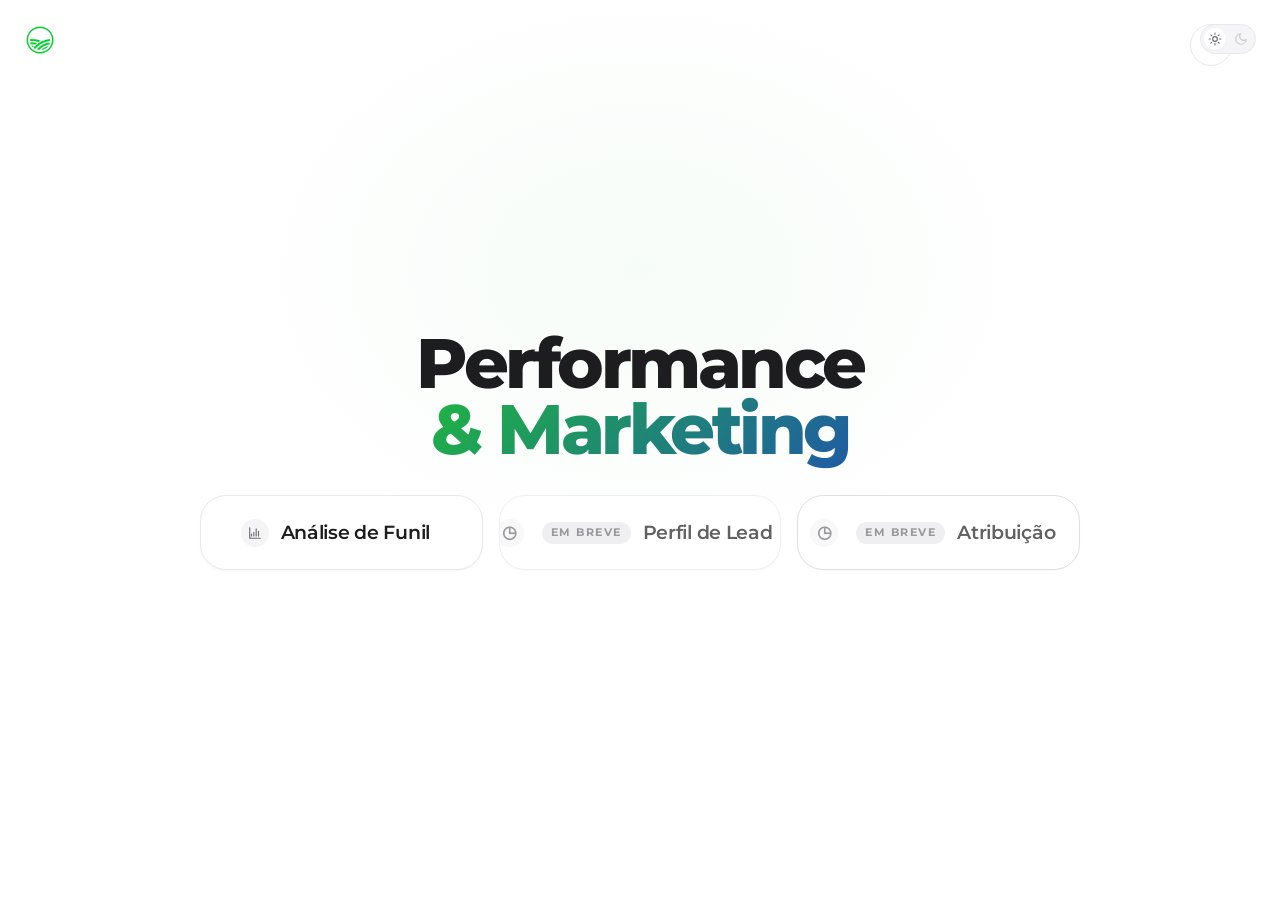
==== commit a179d372: "polish: 14 melhorias visuais, logicas e limpeza VISUAL: - E4-07: omitir badges 'sem comparativo' qua" ====
--- a/hub/area-mkt.html
+++ b/hub/area-mkt.html
@@ -44,6 +44,7 @@
       <a class="btn-liquid btn-clean accent locked fade-up" style="animation-delay: 140ms;" href="#" onclick="return false;">
         <span class="btn-icon"></span>
         <span class="btn-label-center">Perfil de Lead</span>
+        <span class="btn-coming">Em breve</span>
         <span class="btn-arrow">
           <svg width="16" height="16" viewBox="0 0 24 24" fill="none" stroke="currentColor" stroke-width="2.5" stroke-linecap="round" stroke-linejoin="round"><path d="M5 12h14M13 5l7 7-7 7"/></svg>
         </span>
@@ -52,6 +53,7 @@
       <a class="btn-liquid btn-clean locked fade-up" style="animation-delay: 220ms;" href="#" onclick="return false;">
         <span class="btn-icon"></span>
         <span class="btn-label-center">Atribuição</span>
+        <span class="btn-coming">Em breve</span>
         <span class="btn-arrow">
           <svg width="16" height="16" viewBox="0 0 24 24" fill="none" stroke="currentColor" stroke-width="2.5" stroke-linecap="round" stroke-linejoin="round"><path d="M5 12h14M13 5l7 7-7 7"/></svg>
         </span>
--- a/hub/assets/css/theme.css
+++ b/hub/assets/css/theme.css
@@ -446,12 +446,32 @@
 :root[data-theme="dark"] .btn-liquid.dark { --btn-fill: var(--gray-100); --btn-fill-fg: var(--gray-900); }
 
 .btn-liquid.locked {
-  cursor: not-allowed; opacity: 0.6;
+  cursor: not-allowed; opacity: 0.7;
   pointer-events: none;
 }
 .btn-liquid.locked .btn-icon::after {
   content: '◷';
   font-size: 0.9rem;
+}
+/* Pill "Em breve" — substitui o cadeado discreto por feedback claro */
+.btn-liquid .btn-coming {
+  display: inline-flex;
+  align-items: center;
+  font-family: var(--font-display);
+  font-size: 0.58rem;
+  font-weight: 700;
+  letter-spacing: 0.14em;
+  text-transform: uppercase;
+  padding: 3px 9px;
+  border-radius: 999px;
+  background: var(--gray-200);
+  color: var(--text-muted);
+  margin-left: 6px;
+  flex-shrink: 0;
+}
+:root[data-theme="dark"] .btn-liquid .btn-coming {
+  background: rgba(255,255,255,0.10);
+  color: rgba(255,255,255,0.65);
 }
 
 /* ============================================================
@@ -646,7 +666,9 @@
 
 .app-main {
   flex: 1; min-width: 0;
-  padding: var(--space-6) var(--space-6) var(--space-8);
+  /* padding-bottom extra (110px) garante que o Health widget flutuante (fixed bottom-right)
+     não cubra o último card/tabela da página ao rolar até o fim. */
+  padding: var(--space-6) var(--space-6) 110px;
 }
 @media (max-width: 720px) {
   .sidebar { width: 60px; }
@@ -1075,6 +1097,20 @@
   letter-spacing: 0.08em;
   color: var(--text-muted);
 }
+/* Variante "estimado" — mostra quando Reuniões/CPR vêm de regra de 3 */
+.kpi-cell .kpi-label .kpi-tag.est {
+  background: color-mix(in srgb, var(--warn) 18%, transparent);
+  color: var(--warn);
+  font-weight: 700;
+}
+:root[data-theme="dark"] .kpi-cell .kpi-label .kpi-tag.est {
+  background: rgba(179, 83, 9, 0.25);
+  color: #f0a253;
+}
+.kpi-cell.hero .kpi-label .kpi-tag.est {
+  background: rgba(255, 220, 150, 0.25);
+  color: #ffd089;
+}
 .kpi-cell .kpi-value {
   font-family: var(--font-display);
   font-size: clamp(0.95rem, 1.3vw, 1.3rem);
@@ -1169,7 +1205,16 @@
 .kpi-cell.featured-positive .kpi-value { color: var(--positive); }
 .kpi-cell.featured-accent { background: var(--accent-100); border-color: color-mix(in srgb, var(--accent-500) 25%, transparent); }
 .kpi-cell.featured-accent .kpi-value { color: var(--accent-500); }
+/* Dark mode — override pra não usar accent-100 (azul claro gritante no fundo preto) */
+:root[data-theme="dark"] .kpi-cell.featured-accent {
+  background: rgba(31, 91, 164, 0.18);
+  border-color: rgba(31, 91, 164, 0.35);
+}
 :root[data-theme="dark"] .kpi-cell.featured-accent .kpi-value { color: var(--accent-300); }
+:root[data-theme="dark"] .kpi-cell.featured-positive {
+  background: rgba(31, 181, 65, 0.15);
+  border-color: rgba(31, 181, 65, 0.35);
+}
 
 /* Hero card — taxas (L→MQL · MQL→Reu) — usa o mesmo grid 2-col do .kpi-sub */
 .kpi-cell.hero .kpi-sub .hero-rate-group { display: inline-flex; align-items: center; gap: 6px; flex-wrap: wrap; }
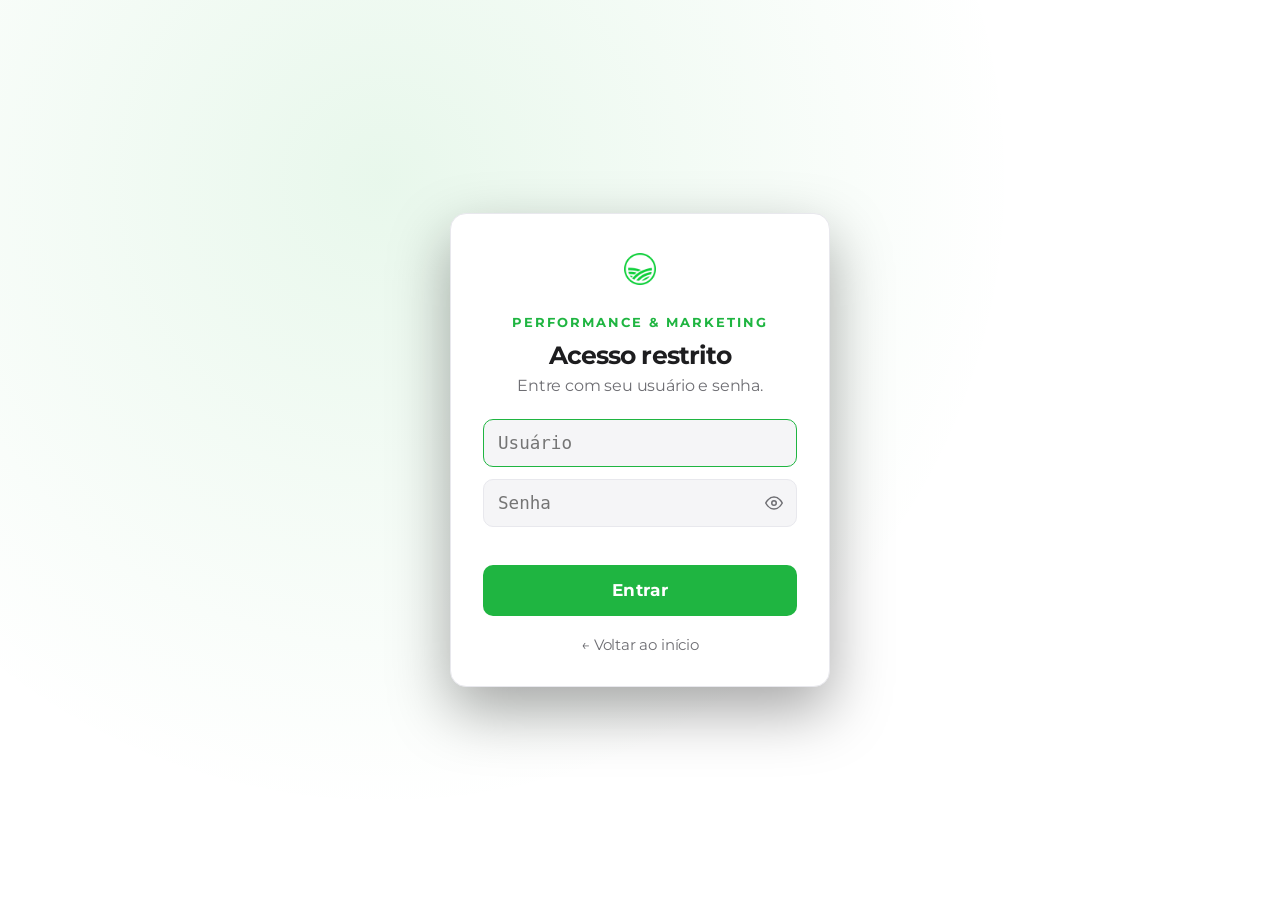
==== commit bf6a744a: "chore: atualiza dados 29/05/2026 17:02" ====
--- a/hub/area-mkt.html
+++ b/hub/area-mkt.html
@@ -76,5 +76,20 @@
   })();
 </script>
 
+<!-- Dados CIFRADOS da área + módulo de autenticação (gate de entrada) -->
+<script src="dados/performance_mkt_enc.js" onerror="console.warn('Rode Atualizar HUB MKT.bat')"></script>
+<script src="assets/js/auth.js"></script>
+<script>
+  // Gate de acesso: pede a senha da área ao entrar (cacheia na sessão).
+  // O menu fica oculto até desbloquear. Os dados sensíveis só existem cifrados.
+  (function() {
+    const main = document.querySelector('main');
+    if (main) main.style.visibility = 'hidden';
+    if (!window.HubAuth) { if (main) main.style.visibility = 'visible'; return; }
+    HubAuth.unlock({ key: 'mkt', varName: 'PAINEL_ENC_MKT', nome: 'Performance & Marketing' })
+      .then(() => { if (main) main.style.visibility = 'visible'; });
+  })();
+</script>
+
 </body>
 </html>
--- a/hub/assets/css/theme.css
+++ b/hub/assets/css/theme.css
@@ -840,6 +840,283 @@
 }
 .filter-bar select:hover { border-color: var(--border-strong); }
 
+/* ============================================================
+   MULTI-SELECT COM CHECKBOXES (Mês, Dia, Curso)
+   Mesma altura/estilo dos selects nativos, abre painel flutuante
+   ============================================================ */
+.ms-dropdown {
+  position: relative;
+  display: inline-block;
+}
+.ms-btn {
+  font-family: var(--font-mono);
+  font-size: 0.82rem;
+  font-weight: 500;
+  background: var(--surface);
+  border: 1px solid var(--border);
+  border-radius: var(--radius-sm);
+  padding: 6px 10px;
+  color: var(--text);
+  cursor: pointer;
+  outline: none;
+  display: inline-flex; align-items: center; gap: 8px;
+  min-height: 32px;
+  transition: border-color var(--t-base);
+}
+.ms-btn:hover { border-color: var(--border-strong); }
+.ms-dropdown.open .ms-btn { border-color: var(--text); }
+.ms-dropdown.has-selection .ms-btn {
+  background: var(--text);
+  color: var(--bg);
+  border-color: var(--text);
+}
+.ms-btn .ms-label {
+  font-family: var(--font-display);
+  font-size: 0.66rem;
+  font-weight: 700;
+  letter-spacing: 0.14em;
+  text-transform: uppercase;
+  opacity: 0.7;
+}
+.ms-btn .ms-value {
+  font-weight: 600;
+  white-space: nowrap;
+  overflow: hidden;
+  text-overflow: ellipsis;
+  max-width: 200px;
+}
+.ms-btn .ms-caret {
+  margin-left: 4px;
+  flex-shrink: 0;
+  transition: transform var(--t-base);
+}
+.ms-dropdown.open .ms-caret { transform: rotate(180deg); }
+.ms-wide .ms-btn .ms-value { max-width: 320px; }
+
+.ms-panel {
+  position: absolute;
+  top: calc(100% + 4px);
+  left: 0;
+  z-index: 1000;
+  min-width: 220px;
+  max-width: 360px;
+  background: var(--surface);
+  border: 1px solid var(--border-strong);
+  border-radius: var(--radius);
+  box-shadow: 0 12px 32px rgba(0, 0, 0, 0.18), 0 2px 8px rgba(0, 0, 0, 0.08);
+  padding: 4px;
+  animation: msFadeIn 0.16s var(--ease-apple);
+}
+.ms-wide .ms-panel { min-width: 320px; max-width: 480px; }
+@keyframes msFadeIn {
+  from { opacity: 0; transform: translateY(-4px); }
+  to   { opacity: 1; transform: translateY(0); }
+}
+.ms-actions {
+  display: flex; gap: 4px;
+  padding: 6px 6px 8px;
+  border-bottom: 1px solid var(--border);
+}
+.ms-action {
+  flex: 1;
+  font-family: var(--font-display);
+  font-size: 0.66rem;
+  font-weight: 700;
+  letter-spacing: 0.12em;
+  text-transform: uppercase;
+  padding: 5px 8px;
+  background: transparent;
+  border: 1px solid var(--border);
+  border-radius: var(--radius-sm);
+  color: var(--text-muted);
+  cursor: pointer;
+  transition: all var(--t-base);
+}
+.ms-action:hover { color: var(--text); border-color: var(--border-strong); }
+.ms-action.ms-all:hover { background: var(--text); color: var(--bg); border-color: var(--text); }
+.ms-list {
+  max-height: 280px;
+  overflow-y: auto;
+  padding: 4px;
+}
+.ms-list::-webkit-scrollbar { width: 6px; }
+.ms-list::-webkit-scrollbar-thumb { background: var(--border-strong); border-radius: 3px; }
+.ms-item {
+  display: flex; align-items: center; gap: 8px;
+  padding: 7px 10px;
+  font-family: var(--font-mono);
+  font-size: 0.82rem;
+  color: var(--text);
+  cursor: pointer;
+  border-radius: var(--radius-sm);
+  transition: background var(--t-fast);
+  user-select: none;
+}
+.ms-item:hover { background: var(--surface-2); }
+.ms-item input[type=checkbox] {
+  width: 14px; height: 14px;
+  accent-color: var(--brand-500);
+  cursor: pointer;
+  flex-shrink: 0;
+}
+.ms-item input[type=checkbox]:checked + span { font-weight: 600; }
+
+/* ============================================================
+   PRESET PERSONALIZADO (range customizado de datas)
+   ============================================================ */
+.range-wrap {
+  position: relative;
+  display: inline-block;
+}
+.preset-range.has-range {
+  background: var(--text);
+  color: var(--bg);
+  border-color: var(--text);
+}
+/* Atributo [hidden] tem prioridade — só vira flex quando :not([hidden]) */
+.range-panel[hidden] { display: none !important; }
+.range-panel {
+  position: absolute;
+  top: calc(100% + 6px);
+  left: 0;
+  z-index: 1000;
+  background: var(--surface);
+  border: 1px solid var(--border-strong);
+  border-radius: var(--radius);
+  box-shadow: 0 14px 36px rgba(0, 0, 0, 0.22), 0 2px 10px rgba(0, 0, 0, 0.10);
+  padding: 12px;
+  display: flex;
+  align-items: flex-end;
+  gap: 8px;
+  white-space: nowrap;
+  animation: msFadeIn 0.16s var(--ease-apple);
+}
+/* Quando o painel está aberto, empurra a linha do Tipo/Curso para baixo
+   pra não sobrepor os botões de MBA/Pós/Imersões */
+.filter-bar.range-open { margin-bottom: 130px; transition: margin-bottom 0.2s var(--ease-apple); }
+.filter-bar { transition: margin-bottom 0.2s var(--ease-apple); }
+.range-field {
+  display: flex; flex-direction: column;
+  gap: 4px;
+}
+.range-field span {
+  font-family: var(--font-display);
+  font-size: 0.62rem;
+  font-weight: 700;
+  letter-spacing: 0.14em;
+  text-transform: uppercase;
+  color: var(--text-muted);
+}
+.range-field input[type=date] {
+  font-family: var(--font-mono);
+  font-size: 0.82rem;
+  background: var(--surface);
+  border: 1px solid var(--border);
+  border-radius: var(--radius-sm);
+  padding: 6px 10px;
+  color: var(--text);
+  outline: none;
+  cursor: pointer;
+  min-height: 32px;
+}
+.range-field input[type=date]:hover { border-color: var(--border-strong); }
+.range-field input[type=date]:focus { border-color: var(--text); }
+.range-apply {
+  font-family: var(--font-display);
+  font-size: 0.7rem;
+  font-weight: 700;
+  letter-spacing: 0.12em;
+  text-transform: uppercase;
+  padding: 7px 14px;
+  background: var(--text);
+  color: var(--bg);
+  border: 1px solid var(--text);
+  border-radius: var(--radius-sm);
+  cursor: pointer;
+  min-height: 32px;
+  transition: opacity var(--t-base);
+}
+.range-apply:hover { opacity: 0.85; }
+.range-clear {
+  font-family: var(--font-display);
+  font-size: 0.7rem;
+  font-weight: 700;
+  letter-spacing: 0.12em;
+  text-transform: uppercase;
+  padding: 7px 12px;
+  background: transparent;
+  color: var(--text-muted);
+  border: 1px solid var(--border);
+  border-radius: var(--radius-sm);
+  cursor: pointer;
+  min-height: 32px;
+  transition: all var(--t-base);
+}
+.range-clear:hover { color: var(--negative); border-color: var(--negative); }
+
+/* ============================================================
+   PAINEL MQLs POR DIA — barras + linha %MQL, scroll horizontal
+   ============================================================ */
+.diario-chart-wrap {
+  background: var(--surface);
+  border: 1px solid var(--border);
+  border-radius: var(--radius);
+  padding: var(--space-4);
+}
+.diario-chart-scroll {
+  overflow-x: auto;
+  overflow-y: hidden;
+  -webkit-overflow-scrolling: touch;
+}
+.diario-chart-scroll::-webkit-scrollbar { height: 8px; }
+.diario-chart-scroll::-webkit-scrollbar-track { background: var(--surface-2); border-radius: 4px; }
+.diario-chart-scroll::-webkit-scrollbar-thumb { background: var(--border-strong); border-radius: 4px; }
+.diario-chart-scroll::-webkit-scrollbar-thumb:hover { background: var(--text-muted); }
+.diario-chart-inner {
+  position: relative;
+  height: 360px;
+  min-width: 100%;
+}
+.diario-chart-inner canvas { display: block; }
+
+/* Tooltip HTML customizado do gráfico MQLs/dia */
+.mql-tooltip {
+  position: absolute;
+  pointer-events: none;
+  z-index: 3000;
+  background: var(--ink-900, #15171a);
+  color: var(--paper, #fff);
+  border-radius: 8px;
+  padding: 10px 13px;
+  font-family: 'JetBrains Mono', monospace;
+  font-size: 13px;
+  line-height: 1.5;
+  box-shadow: 0 10px 28px rgba(0, 0, 0, 0.30);
+  transform: translate(-50%, calc(-100% - 14px));
+  transition: opacity 0.12s var(--ease-apple);
+  white-space: nowrap;
+  opacity: 0;
+}
+.mql-tooltip .mqt-title {
+  font-weight: 700;
+  font-size: 12px;
+  opacity: 0.7;
+  margin-bottom: 7px;
+  letter-spacing: 0.04em;
+}
+.mql-tooltip .mqt-row {
+  display: flex;
+  justify-content: space-between;
+  gap: 20px;
+}
+.mql-tooltip .mqt-row span { opacity: 0.85; }
+.mql-tooltip .mqt-row b { font-weight: 700; }
+.mql-tooltip .mqt-pct {
+  font-size: 15px;
+  margin-bottom: 4px;
+  color: var(--paper, #fff);
+}
+
 .preset {
   font-family: var(--font-display);
   font-size: 0.72rem;
@@ -932,6 +1209,128 @@
 @media (max-width: 560px) {
   .filter-type { flex-direction: column; gap: var(--space-2); }
 }
+
+/* ============================================================
+   TOGGLE DE VISÃO TEMPORAL (evento × origem) — minimalista
+   ============================================================ */
+.visao-toggle {
+  margin-left: 16px;
+  display: inline-flex; align-items: center; gap: 8px;
+  padding: 7px 14px;
+  background: var(--surface);
+  border: 1px solid var(--border);
+  border-radius: var(--radius-pill);
+  font-family: var(--font-display);
+  font-size: 0.74rem;
+  font-weight: 600;
+  letter-spacing: 0.02em;
+  color: var(--text-muted);
+  cursor: pointer;
+  transition: all var(--t-base) var(--ease-apple);
+  white-space: nowrap;
+  flex-shrink: 0;
+}
+.visao-toggle .vt-dot { flex-shrink: 0; }
+.visao-toggle .vt-label { white-space: nowrap; }
+.visao-toggle:hover { color: var(--text); border-color: var(--border-strong); }
+.visao-toggle .vt-dot {
+  width: 8px; height: 8px; border-radius: 50%;
+  background: var(--text-soft);
+  transition: background var(--t-base);
+}
+.visao-toggle.origem {
+  background: var(--brand-500);
+  border-color: var(--brand-500);
+  color: #fff;
+}
+.visao-toggle.origem .vt-dot { background: #fff; }
+
+/* ============================================================
+   LOGIN OVERLAY — acesso restrito por área (criptografia client-side)
+   ============================================================ */
+.hub-login-overlay {
+  position: fixed; inset: 0; z-index: 9999;
+  display: flex; align-items: center; justify-content: center;
+  padding: 24px;
+  background: var(--bg, #0e0f11);
+  background-image: radial-gradient(circle at 30% 20%, rgba(31,181,65,0.10), transparent 55%);
+}
+.hub-login-card {
+  width: 100%; max-width: 380px;
+  background: var(--surface);
+  border: 1px solid var(--border);
+  border-radius: 16px;
+  padding: 36px 32px 28px;
+  text-align: center;
+  box-shadow: 0 24px 60px rgba(0,0,0,0.35);
+  animation: msFadeIn 0.25s var(--ease-apple);
+}
+.hub-login-logo { height: 38px; width: auto; margin-bottom: 18px; opacity: 0.95; }
+.hub-login-area {
+  font-family: var(--font-display);
+  font-size: 0.68rem; font-weight: 700;
+  letter-spacing: 0.16em; text-transform: uppercase;
+  color: var(--brand-500); margin-bottom: 10px;
+}
+.hub-login-title {
+  font-family: var(--font-display);
+  font-size: 1.35rem; font-weight: 700;
+  color: var(--text); margin: 0 0 6px;
+}
+.hub-login-sub {
+  font-size: 0.85rem; color: var(--text-muted);
+  margin: 0 0 22px; line-height: 1.45;
+}
+.hub-login-field { position: relative; margin-bottom: 12px; }
+.hub-login-input,
+.hub-login-user {
+  width: 100%;
+  font-family: var(--font-mono);
+  font-size: 0.95rem;
+  padding: 13px 14px;
+  background: var(--surface-2);
+  border: 1px solid var(--border);
+  border-radius: 10px;
+  color: var(--text);
+  outline: none;
+  transition: border-color var(--t-base);
+  box-sizing: border-box;
+}
+/* só o campo de senha tem o "olho", então reserva espaço à direita */
+.hub-login-input { padding-right: 44px; }
+.hub-login-input:focus,
+.hub-login-user:focus { border-color: var(--brand-500); }
+.hub-login-eye {
+  position: absolute; right: 8px; top: 50%; transform: translateY(-50%);
+  background: transparent; border: 0; cursor: pointer;
+  color: var(--text-muted); padding: 6px; display: flex;
+  border-radius: 6px; transition: color var(--t-base);
+}
+.hub-login-eye:hover { color: var(--text); }
+.hub-login-err {
+  min-height: 18px; font-size: 0.8rem; font-weight: 600;
+  color: var(--negative); margin-bottom: 8px;
+}
+.hub-login-btn {
+  width: 100%;
+  font-family: var(--font-display);
+  font-size: 0.9rem; font-weight: 700;
+  letter-spacing: 0.04em;
+  padding: 13px;
+  background: var(--brand-500);
+  color: #fff; border: 0; border-radius: 10px;
+  cursor: pointer;
+  transition: opacity var(--t-base), transform var(--t-base);
+}
+.hub-login-btn:hover:not(:disabled) { opacity: 0.92; }
+.hub-login-btn:active:not(:disabled) { transform: scale(0.98); }
+.hub-login-btn:disabled { opacity: 0.6; cursor: wait; }
+.hub-login-back {
+  display: inline-block; margin-top: 18px;
+  font-size: 0.8rem; color: var(--text-muted);
+  text-decoration: none; transition: color var(--t-base);
+}
+.hub-login-back:hover { color: var(--text); }
 
 /* ============================================================
    BANNERS
@@ -2351,6 +2750,23 @@
 }
 .hier-header .hh-num { text-align: right; }
 
+/* Cabeçalhos ordenáveis da Galeria */
+.hier-header .sortable {
+  cursor: pointer;
+  user-select: none;
+  transition: color var(--t-base);
+  white-space: nowrap;
+}
+.hier-header .sortable:hover { color: var(--text); }
+.hier-header .sortable.sorted { color: var(--text); }
+.hier-header .sort-arrow {
+  display: inline-block;
+  margin-left: 2px;
+  font-size: 0.9em;
+  opacity: 0.35;
+}
+.hier-header .sort-arrow.active { opacity: 1; color: var(--brand-500); }
+
 /* Viewport estreito: esconde coluna Custo (a mais à direita) */
 @media (max-width: 720px) {
   .hier-row, .hier-header { grid-template-columns: 22px minmax(120px, 1fr) 70px 70px 60px; }
